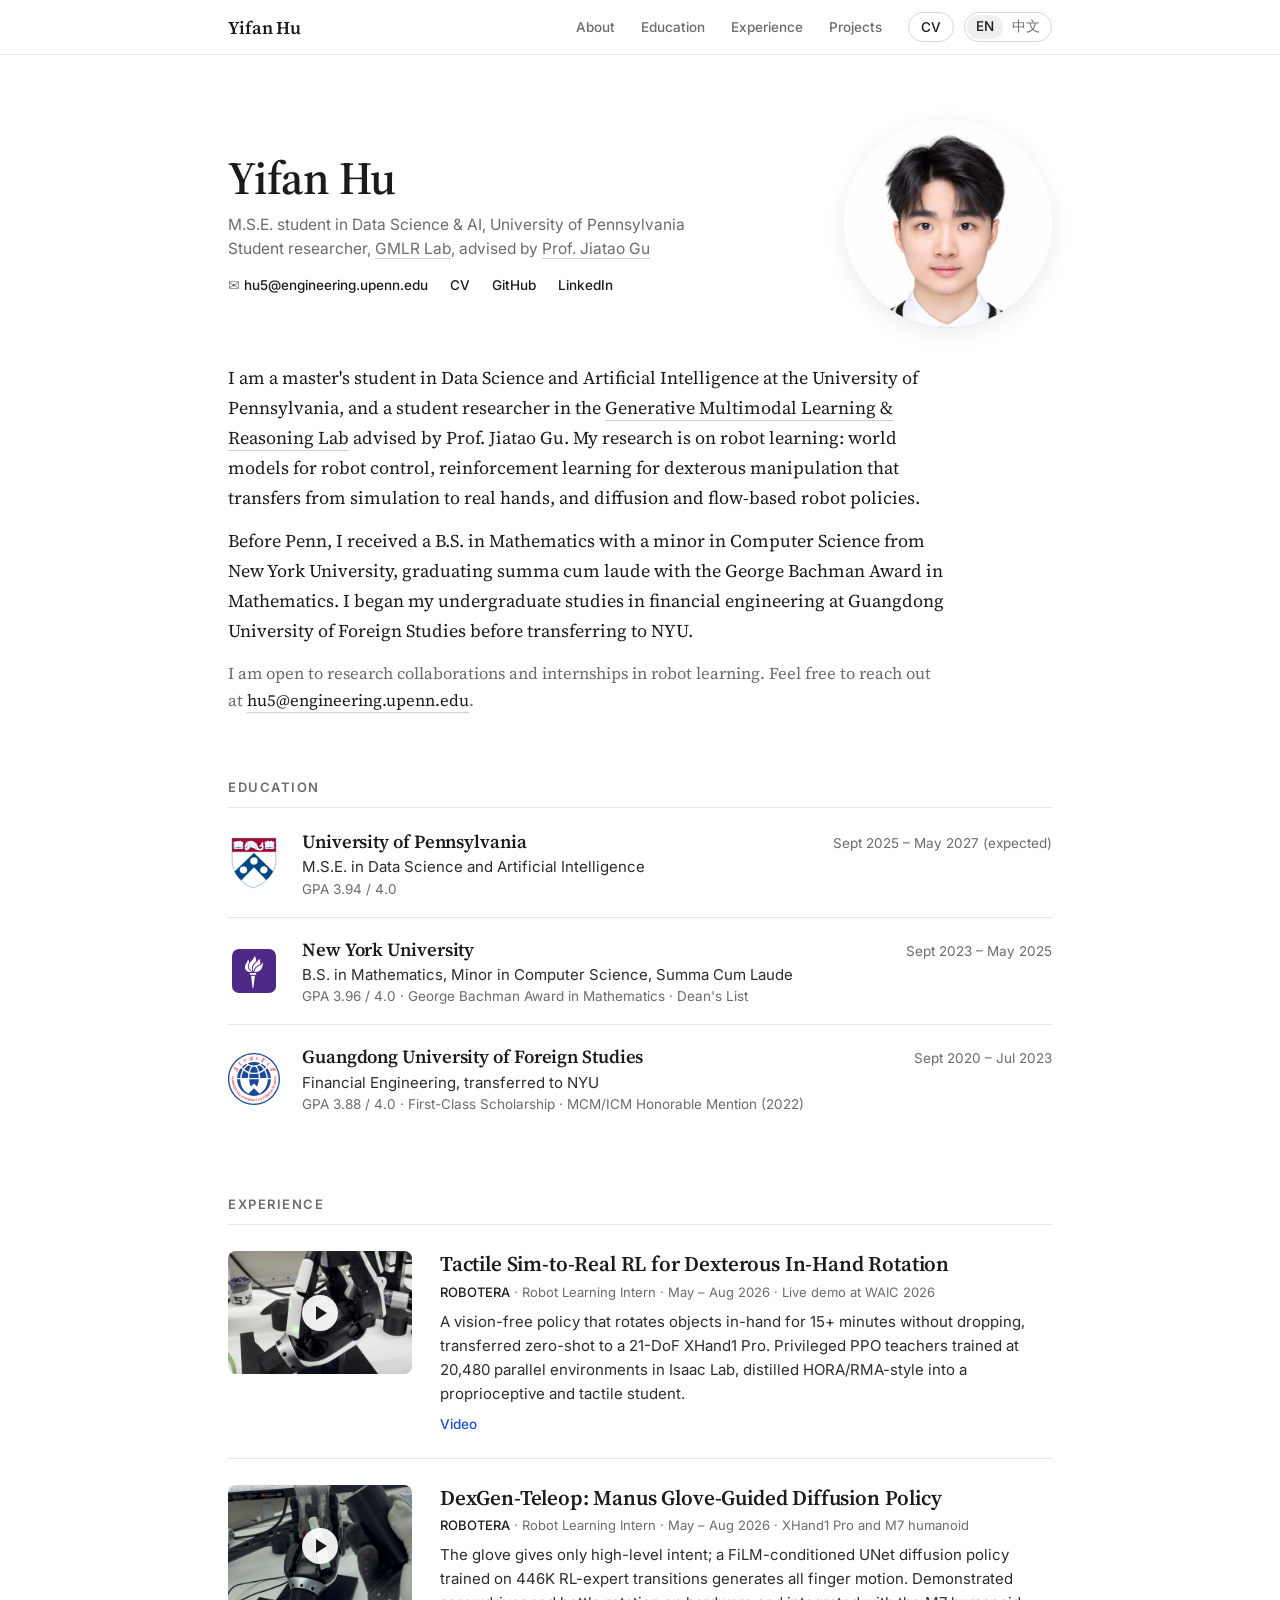
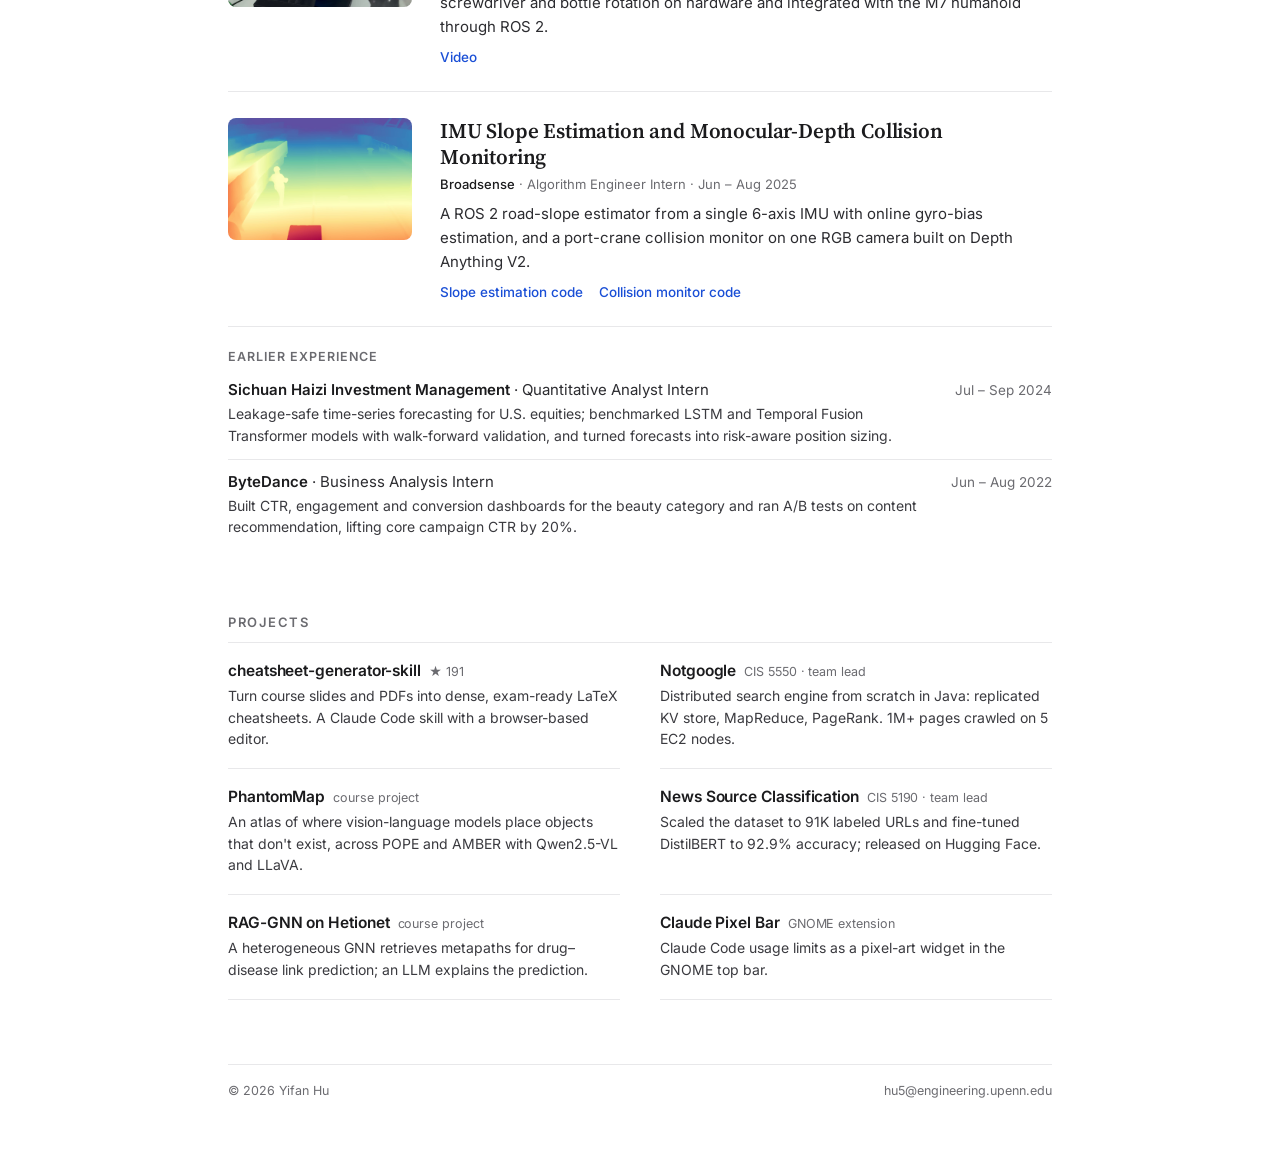
==== index.html @ c8dd154f "Segmented EN | 中文 language switch after the CV button" ====
<!DOCTYPE html>
<html lang="en">
<head>
  <meta charset="utf-8">
  <meta name="viewport" content="width=device-width, initial-scale=1">
  <title>Yifan Hu</title>
  <meta name="description" content="Yifan Hu — M.S.E. student at the University of Pennsylvania and student researcher in the GMLR Lab. Robot learning: world models, sim-to-real RL for dexterous manipulation, diffusion policies.">
  <meta property="og:title" content="Yifan Hu">
  <meta property="og:description" content="Robot learning at Penn: world models, sim-to-real RL for dexterous hands, diffusion policies.">
  <meta property="og:image" content="https://evan715823.github.io/assets/img/photo.jpg">
  <meta property="og:url" content="https://evan715823.github.io/">
  <meta property="og:type" content="profile">
  <link rel="alternate" hreflang="en" href="https://evan715823.github.io/">
  <link rel="alternate" hreflang="zh-CN" href="https://evan715823.github.io/zh.html">
  <link rel="icon" href="favicon.svg" type="image/svg+xml">
  <link rel="preconnect" href="https://fonts.googleapis.com">
  <link rel="preconnect" href="https://fonts.gstatic.com" crossorigin>
  <link href="https://fonts.googleapis.com/css2?family=Inter:wght@400;500;600&family=Source+Serif+4:ital,opsz,wght@0,8..60,400;0,8..60,600;1,8..60,400&display=swap" rel="stylesheet">
  <link rel="stylesheet" href="assets/style.css?v=202609151609">
</head>
<body>

<div class="topbar">
  <div class="in">
    <a class="name" href="#top">Yifan Hu</a>
    <nav>
      <a href="#about">About</a>
      <a href="#education">Education</a>
      <a href="#experience">Experience</a>
      <a href="#projects">Projects</a>
      <a class="cv" href="Yifan_Hu_Resume.pdf" target="_blank" rel="noopener">CV</a>
      <span class="langsw" role="group" aria-label="Language"><a class="on" aria-current="page">EN</a><a href="zh.html" lang="zh-CN" hreflang="zh-CN">中文</a></span>
    </nav>
  </div>
</div>

<main class="wrap" id="top">

  <header>
    <div>
      <h1>Yifan Hu</h1>
      <p class="role">M.S.E. student in Data Science &amp; AI, University of Pennsylvania<br>
        Student researcher, <a href="https://jiataogu.me/team/" target="_blank" rel="noopener">GMLR Lab</a>, advised by <a href="https://jiataogu.me/" target="_blank" rel="noopener">Prof. Jiatao Gu</a></p>
      <p class="links">
        <a href="mailto:hu5@engineering.upenn.edu"><span>✉</span>hu5@engineering.upenn.edu</a>
        <a href="Yifan_Hu_Resume.pdf" target="_blank" rel="noopener">CV</a>
        <a href="https://github.com/Evan715823" target="_blank" rel="noopener">GitHub</a>
        <a href="https://www.linkedin.com/in/yifan-hu-2140a3290/" target="_blank" rel="noopener">LinkedIn</a>
      </p>
    </div>
    <img src="assets/img/photo.jpg" alt="Portrait of Yifan Hu" width="208" height="208">
  </header>

  <section class="bio" id="about">
    <p>I am a master's student in Data Science and Artificial Intelligence at the University of Pennsylvania, and a student researcher in the <a href="https://jiataogu.me/team/" target="_blank" rel="noopener">Generative Multimodal Learning &amp; Reasoning Lab</a> advised by Prof. Jiatao Gu. My research is on robot learning: world models for robot control, reinforcement learning for dexterous manipulation that transfers from simulation to real hands, and diffusion and flow-based robot policies.</p>
    <p>Before Penn, I received a B.S. in Mathematics with a minor in Computer Science from New York University, graduating summa cum laude with the George Bachman Award in Mathematics. I began my undergraduate studies in financial engineering at Guangdong University of Foreign Studies before transferring to NYU.</p>
    <p class="open">I am open to research collaborations and internships in robot learning. Feel free to reach out at <a href="mailto:hu5@engineering.upenn.edu">hu5@engineering.upenn.edu</a>.</p>
  </section>

  <h2 id="education">Education</h2>
  <div class="edu">
    <div class="school">
      <img class="crest" src="assets/img/logo-penn.svg" alt="University of Pennsylvania shield" width="52" height="52">
      <div class="sb">
        <div class="top"><h3>University of Pennsylvania</h3><span class="d">Sept 2025 – May 2027 (expected)</span></div>
        <p class="deg">M.S.E. in Data Science and Artificial Intelligence</p>
        <p class="s">GPA 3.94 / 4.0</p>
      </div>
    </div>
    <div class="school">
      <img class="crest block" src="assets/img/logo-nyu.svg" alt="New York University logo" width="52" height="52">
      <div class="sb">
        <div class="top"><h3>New York University</h3><span class="d">Sept 2023 – May 2025</span></div>
        <p class="deg">B.S. in Mathematics, Minor in Computer Science, Summa Cum Laude</p>
        <p class="s">GPA 3.96 / 4.0 · George Bachman Award in Mathematics · Dean's List</p>
      </div>
    </div>
    <div class="school">
      <img class="crest" src="assets/img/logo-gdufs.svg" alt="Guangdong University of Foreign Studies emblem" width="52" height="52">
      <div class="sb">
        <div class="top"><h3>Guangdong University of Foreign Studies</h3><span class="d">Sept 2020 – Jul 2023</span></div>
        <p class="deg">Financial Engineering, transferred to NYU</p>
        <p class="s">GPA 3.88 / 4.0 · First-Class Scholarship · MCM/ICM Honorable Mention (2022)</p>
      </div>
    </div>
  </div>

  <h2 id="experience">Experience</h2>

  <article class="entry">
    <a class="thumb" href="assets/video/inhand-rotation.mp4" data-video="assets/video/inhand-rotation.mp4" data-poster="assets/img/inhand-rotation-poster.jpg" aria-label="Play video: in-hand rotation on the XHand1 Pro">
      <img src="assets/img/inhand-rotation.jpg" alt="XHand1 Pro rotating a cylinder in-hand" loading="lazy" width="960" height="640"><span class="play"></span>
    </a>
    <div>
      <h3>Tactile Sim-to-Real RL for Dexterous In-Hand Rotation</h3>
      <p class="meta"><b>ROBOTERA</b> · Robot Learning Intern · May – Aug 2026 · Live demo at WAIC 2026</p>
      <p>A vision-free policy that rotates objects in-hand for 15+ minutes without dropping, transferred zero-shot to a 21-DoF XHand1 Pro. Privileged PPO teachers trained at 20,480 parallel environments in Isaac Lab, distilled HORA/RMA-style into a proprioceptive and tactile student.</p>
      <p class="el"><a href="assets/video/inhand-rotation.mp4" data-video="assets/video/inhand-rotation.mp4" data-poster="assets/img/inhand-rotation-poster.jpg">Video</a></p>
    </div>
  </article>

  <article class="entry">
    <a class="thumb" href="assets/video/glove-teleop.mp4" data-video="assets/video/glove-teleop.mp4" data-poster="assets/img/glove-teleop-poster.jpg" aria-label="Play video: glove-guided teleoperation">
      <img src="assets/img/glove-teleop.jpg" alt="Manus glove guiding the XHand1 Pro to rotate a bottle" loading="lazy" width="960" height="640"><span class="play"></span>
    </a>
    <div>
      <h3>DexGen-Teleop: Manus Glove-Guided Diffusion Policy</h3>
      <p class="meta"><b>ROBOTERA</b> · Robot Learning Intern · May – Aug 2026 · XHand1 Pro and M7 humanoid</p>
      <p>The glove gives only high-level intent; a FiLM-conditioned UNet diffusion policy trained on 446K RL-expert transitions generates all finger motion. Demonstrated screwdriver and bottle rotation on hardware and integrated with the M7 humanoid through ROS 2.</p>
      <p class="el"><a href="assets/video/glove-teleop.mp4" data-video="assets/video/glove-teleop.mp4" data-poster="assets/img/glove-teleop-poster.jpg">Video</a></p>
    </div>
  </article>

  <article class="entry">
    <a class="thumb static" href="https://github.com/Evan715823/Depth-Anything-V2-crane" target="_blank" rel="noopener" aria-label="Depth Anything V2 crane repository">
      <img src="assets/img/broadsense.jpg" alt="Monocular depth map of a port crane scene" loading="lazy" width="960" height="640">
    </a>
    <div>
      <h3>IMU Slope Estimation and Monocular-Depth Collision Monitoring</h3>
      <p class="meta"><b>Broadsense</b> · Algorithm Engineer Intern · Jun – Aug 2025</p>
      <p>A ROS 2 road-slope estimator from a single 6-axis IMU with online gyro-bias estimation, and a port-crane collision monitor on one RGB camera built on Depth Anything V2.</p>
      <p class="el">
        <a href="https://github.com/Evan715823/slope_estimate" target="_blank" rel="noopener">Slope estimation code</a>
        <a href="https://github.com/Evan715823/Depth-Anything-V2-crane" target="_blank" rel="noopener">Collision monitor code</a>
      </p>
    </div>
  </article>

  <div class="minor">
    <h4>Earlier experience</h4>
    <div class="mi">
      <div class="top"><p><b>Sichuan Haizi Investment Management</b> · Quantitative Analyst Intern</p><span class="d">Jul – Sep 2024</span></div>
      <p class="desc">Leakage-safe time-series forecasting for U.S. equities; benchmarked LSTM and Temporal Fusion Transformer models with walk-forward validation, and turned forecasts into risk-aware position sizing.</p>
    </div>
    <div class="mi">
      <div class="top"><p><b>ByteDance</b> · Business Analysis Intern</p><span class="d">Jun – Aug 2022</span></div>
      <p class="desc">Built CTR, engagement and conversion dashboards for the beauty category and ran A/B tests on content recommendation, lifting core campaign CTR by 20%.</p>
    </div>
  </div>

  <h2 id="projects">Projects</h2>
  <div class="projects">
    <div class="proj"><h3><a href="https://github.com/Evan715823/cheatsheet-generator-skill" target="_blank" rel="noopener">cheatsheet-generator-skill</a><span>★ 191</span></h3><p>Turn course slides and PDFs into dense, exam-ready LaTeX cheatsheets. A Claude Code skill with a browser-based editor.</p></div>
    <div class="proj"><h3>Notgoogle<span>CIS 5550 · team lead</span></h3><p>Distributed search engine from scratch in Java: replicated KV store, MapReduce, PageRank. 1M+ pages crawled on 5 EC2 nodes.</p></div>
    <div class="proj"><h3><a href="https://github.com/Evan715823/PhantomMap" target="_blank" rel="noopener">PhantomMap</a><span>course project</span></h3><p>An atlas of where vision-language models place objects that don't exist, across POPE and AMBER with Qwen2.5-VL and LLaVA.</p></div>
    <div class="proj"><h3>News Source Classification<span>CIS 5190 · team lead</span></h3><p>Scaled the dataset to 91K labeled URLs and fine-tuned DistilBERT to 92.9% accuracy; released on Hugging Face.</p></div>
    <div class="proj"><h3><a href="https://github.com/Evan715823/rag-gnn-hetionet" target="_blank" rel="noopener">RAG-GNN on Hetionet</a><span>course project</span></h3><p>A heterogeneous GNN retrieves metapaths for drug–disease link prediction; an LLM explains the prediction.</p></div>
    <div class="proj"><h3><a href="https://github.com/Evan715823/Claude-bar-for-linux" target="_blank" rel="noopener">Claude Pixel Bar</a><span>GNOME extension</span></h3><p>Claude Code usage limits as a pixel-art widget in the GNOME top bar.</p></div>
  </div>


  <footer><span>© 2026 Yifan Hu</span><span><a href="mailto:hu5@engineering.upenn.edu">hu5@engineering.upenn.edu</a></span></footer>
</main>

<div class="lightbox" id="lightbox" hidden>
  <div class="lb-backdrop" data-close></div>
  <div class="lb-body">
    <button class="lb-close" type="button" aria-label="Close" data-close>×</button>
    <video id="lb-video" controls playsinline preload="metadata"></video>
  </div>
</div>

<script src="assets/site.js?v=202609151609"></script>
</body>
</html>
---- assets/style.css ----
:root {
  --ink: #1b1b1d;
  --body: #2c2c30;
  --sec: #6b6b70;
  --rule: #e8e8ea;
  --link: #1a4fd6;
  --bg: #fff;
  --serif: 'Source Serif 4', Georgia, 'Times New Roman', serif;
  --sans: 'Inter', -apple-system, 'Helvetica Neue', system-ui, sans-serif;
}

* { box-sizing: border-box; margin: 0; padding: 0; }
html { scroll-behavior: smooth; scroll-padding-top: 70px; }
body { background: var(--bg); color: var(--ink); font-family: var(--sans); -webkit-font-smoothing: antialiased; }
a { color: var(--link); text-decoration: none; }
a:hover { text-decoration: underline; }
img { max-width: 100%; display: block; }

/* top bar */
.topbar { position: sticky; top: 0; z-index: 9; background: rgba(255, 255, 255, .94); backdrop-filter: blur(12px); -webkit-backdrop-filter: blur(12px); border-bottom: 1px solid var(--rule); }
.topbar .in { max-width: 880px; margin: 0 auto; padding: 0 28px; height: 54px; display: flex; align-items: center; justify-content: space-between; }
.topbar .name { font-family: var(--serif); font-weight: 600; font-size: 18px; color: var(--ink); letter-spacing: -.005em; }
.topbar .name:hover { text-decoration: none; }
.topbar nav a { color: var(--sec); font-size: 13.5px; font-weight: 500; margin-left: 26px; }
.topbar nav a:hover { color: var(--ink); text-decoration: none; }
.topbar nav a.cv { color: var(--ink); border: 1px solid #d6d6da; border-radius: 980px; padding: 6px 12px; }
.topbar nav a.cv:hover { border-color: var(--ink); }
.topbar nav { display: flex; align-items: center; }
.langsw { display: inline-flex; margin-left: 10px; border: 1px solid #d6d6da; border-radius: 980px; padding: 2px; font-size: 12.5px; line-height: 1; }
.topbar nav .langsw a { margin: 0; padding: 5px 9px; border-radius: 980px; color: var(--sec); font-weight: 500; }
.topbar nav .langsw a:hover { color: var(--ink); text-decoration: none; }
.topbar nav .langsw a.on { background: #efeff1; color: var(--ink); cursor: default; }

/* Chinese page: Noto Serif SC / Noto Sans SC with system fallbacks */
html[lang="zh-CN"] {
  --serif: 'Source Serif 4', 'Noto Serif SC', 'Songti SC', 'PingFang SC', 'Microsoft YaHei', Georgia, serif;
  --sans: 'Inter', 'Noto Sans SC', 'PingFang SC', 'Microsoft YaHei', system-ui, sans-serif;
}
html[lang="zh-CN"] .bio { font-size: 17px; line-height: 1.85; letter-spacing: .01em; }
html[lang="zh-CN"] .entry p:not(.meta):not(.el), html[lang="zh-CN"] .proj p, html[lang="zh-CN"] .mi .desc { line-height: 1.75; }
html[lang="zh-CN"] h2 { letter-spacing: .2em; }

.wrap { max-width: 880px; margin: 0 auto; padding: 64px 28px 72px; }

/* header */
header { display: grid; grid-template-columns: 1fr 208px; gap: 56px; align-items: center; }
h1 { font-family: var(--serif); font-size: 46px; font-weight: 600; letter-spacing: -.012em; line-height: 1.1; }
.role { font-size: 15.5px; color: var(--sec); margin-top: 10px; line-height: 1.55; }
.role a { color: var(--sec); border-bottom: 1px solid #d0d0d4; }
.role a:hover { color: var(--ink); text-decoration: none; border-color: var(--ink); }
.links { margin-top: 16px; display: flex; flex-wrap: wrap; align-items: baseline; gap: 10px 22px; font-size: 13.5px; font-weight: 500; }
.links a { color: var(--ink); }
.links a span { color: var(--sec); font-weight: 400; margin-right: 5px; }
header img { width: 208px; height: 208px; border-radius: 50%; object-fit: cover; box-shadow: 0 1px 0 rgba(0, 0, 0, .04), 0 6px 24px rgba(0, 0, 0, .08); }

/* bio */
.bio { font-family: var(--serif); font-size: 18px; line-height: 1.66; margin-top: 36px; max-width: 720px; color: var(--ink); }
.bio p + p { margin-top: 14px; }
.bio a { color: var(--ink); border-bottom: 1px solid #cfcfd3; }
.bio a:hover { text-decoration: none; border-color: var(--ink); }
.bio .open { color: var(--sec); font-size: 16.5px; }

/* sections */
h2 { font-size: 13px; font-weight: 600; letter-spacing: .12em; text-transform: uppercase; color: var(--sec); margin-top: 64px; padding-bottom: 12px; border-bottom: 1px solid var(--rule); }

/* experience entries */
.entry { display: grid; grid-template-columns: 184px 1fr; gap: 28px; padding: 26px 0; border-bottom: 1px solid var(--rule); }
.thumb { width: 184px; aspect-ratio: 3 / 2; border-radius: 8px; overflow: hidden; background: #f2f2f4; position: relative; display: block; }
.thumb img { width: 100%; height: 100%; object-fit: cover; transition: transform .35s ease; }
.thumb:hover img { transform: scale(1.03); }
.thumb .play { position: absolute; left: 50%; top: 50%; transform: translate(-50%, -50%); width: 36px; height: 36px; border-radius: 50%; background: rgba(255, 255, 255, .92); box-shadow: 0 2px 10px rgba(0, 0, 0, .25); }
.thumb .play::after { content: ''; position: absolute; left: 14px; top: 11px; border-left: 11px solid var(--ink); border-top: 7px solid transparent; border-bottom: 7px solid transparent; }
.entry h3 { font-family: var(--serif); font-size: 21px; font-weight: 600; letter-spacing: -.008em; line-height: 1.25; }
.meta { font-size: 13px; color: var(--sec); margin-top: 6px; }
.meta b { color: var(--ink); font-weight: 500; }
.entry p:not(.meta):not(.el) { font-size: 15px; line-height: 1.6; margin-top: 10px; color: var(--body); }
.el { margin-top: 10px; font-size: 13.5px; font-weight: 500; display: flex; flex-wrap: wrap; gap: 16px; }

/* earlier experience */
.minor { padding-top: 22px; }
.minor h4 { font-size: 12.5px; font-weight: 600; letter-spacing: .08em; text-transform: uppercase; color: var(--sec); margin-bottom: 4px; }
.mi { padding: 12px 0; }
.mi + .mi { border-top: 1px solid var(--rule); }
.mi .top { display: flex; justify-content: space-between; align-items: baseline; gap: 16px; }
.mi .top p { font-size: 15px; color: var(--body); }
.mi .top b { color: var(--ink); font-weight: 600; }
.mi .d { color: var(--sec); font-size: 13.5px; white-space: nowrap; }
.mi .desc { font-size: 14px; color: #3a3a3f; line-height: 1.55; margin-top: 4px; max-width: 700px; }

/* projects */
.projects { display: grid; grid-template-columns: 1fr 1fr; gap: 0 40px; }
.proj { padding: 18px 0; border-bottom: 1px solid var(--rule); }
.proj h3 { font-size: 15.5px; font-weight: 600; letter-spacing: -.005em; }
.proj h3 a { color: var(--ink); }
.proj h3 span { font-weight: 400; color: var(--sec); font-size: 12.5px; margin-left: 8px; }
.proj p { font-size: 14px; color: #3a3a3f; line-height: 1.55; margin-top: 5px; }

/* education */
.edu { padding-top: 2px; }
.school { display: grid; grid-template-columns: 52px 1fr; gap: 22px; align-items: center; padding: 20px 0; border-bottom: 1px solid var(--rule); }
.school:last-child { border-bottom: 0; }
.crest { width: 52px; height: 52px; object-fit: contain; }
.crest.block { width: 44px; height: 44px; margin: 4px; border-radius: 7px; }
.school .top { display: flex; justify-content: space-between; align-items: baseline; gap: 16px; }
.school h3 { font-family: var(--serif); font-size: 18.5px; font-weight: 600; letter-spacing: -.005em; line-height: 1.25; }
.school .d { color: var(--sec); font-size: 13.5px; white-space: nowrap; }
.school .deg { font-size: 15px; color: var(--body); margin-top: 3px; line-height: 1.45; }
.school .s { font-size: 13.5px; color: var(--sec); margin-top: 3px; }

footer { margin-top: 64px; padding-top: 18px; border-top: 1px solid var(--rule); font-size: 12.5px; color: var(--sec); display: flex; justify-content: space-between; }
footer a { color: var(--sec); }

/* lightbox */
.lightbox { position: fixed; inset: 0; z-index: 50; display: flex; align-items: center; justify-content: center; }
.lightbox[hidden] { display: none; }
.lb-backdrop { position: absolute; inset: 0; background: rgba(0, 0, 0, .78); }
.lb-body { position: relative; width: min(92vw, 1120px); max-height: 90vh; }
.lb-body video { width: 100%; max-height: 90vh; border-radius: 10px; background: #000; display: block; }
.lb-close { position: absolute; right: -6px; top: -44px; width: 36px; height: 36px; border: 0; border-radius: 50%; background: rgba(255, 255, 255, .15); color: #fff; font-size: 22px; line-height: 36px; cursor: pointer; }
.lb-close:hover { background: rgba(255, 255, 255, .3); }
body.lb-open { overflow: hidden; }

/* mobile */
@media (max-width: 640px) {
  .topbar .in { padding: 0 18px; }
  .topbar nav a { margin-left: 14px; font-size: 13px; }
  .topbar nav > a:not(.cv):nth-child(-n+2) { display: none; }
  .langsw { margin-left: 8px; }
  .wrap { padding: 40px 18px 56px; }
  header { grid-template-columns: 1fr; gap: 22px; }
  header img { order: -1; width: 128px; height: 128px; }
  h1 { font-size: 36px; }
  .bio { font-size: 17px; }
  .entry { grid-template-columns: 1fr; gap: 14px; }
  .thumb { width: 100%; }
  .projects { grid-template-columns: 1fr; }
  .school { grid-template-columns: 40px 1fr; gap: 16px; align-items: start; }
  .crest { width: 40px; height: 40px; }
  .crest.block { width: 34px; height: 34px; margin: 3px; border-radius: 6px; }
  .school .top, .mi .top { flex-direction: column; gap: 2px; }
  .lb-close { right: 0; top: -42px; }
}

/* very narrow phones: keep only the language toggle and CV in the top bar */
@media (max-width: 440px) {
  .topbar nav > a:not(.cv) { display: none; }
}
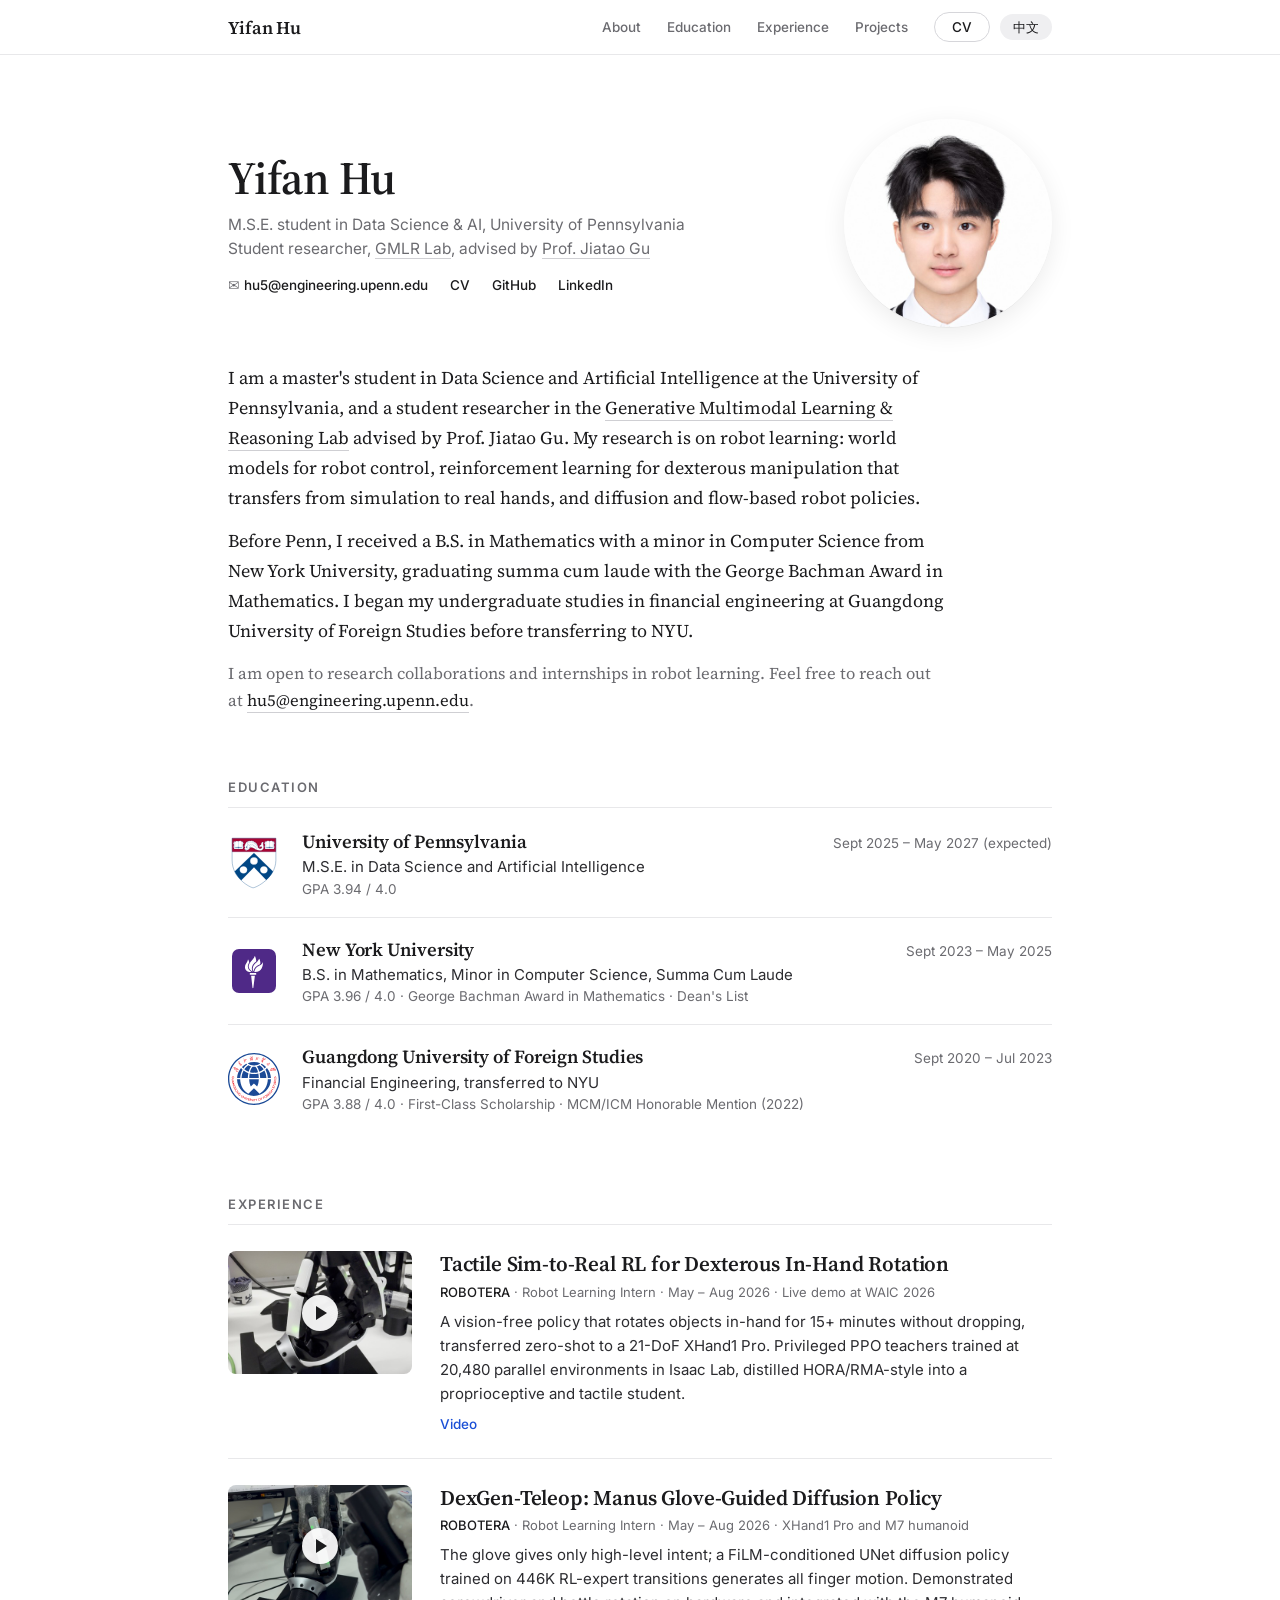
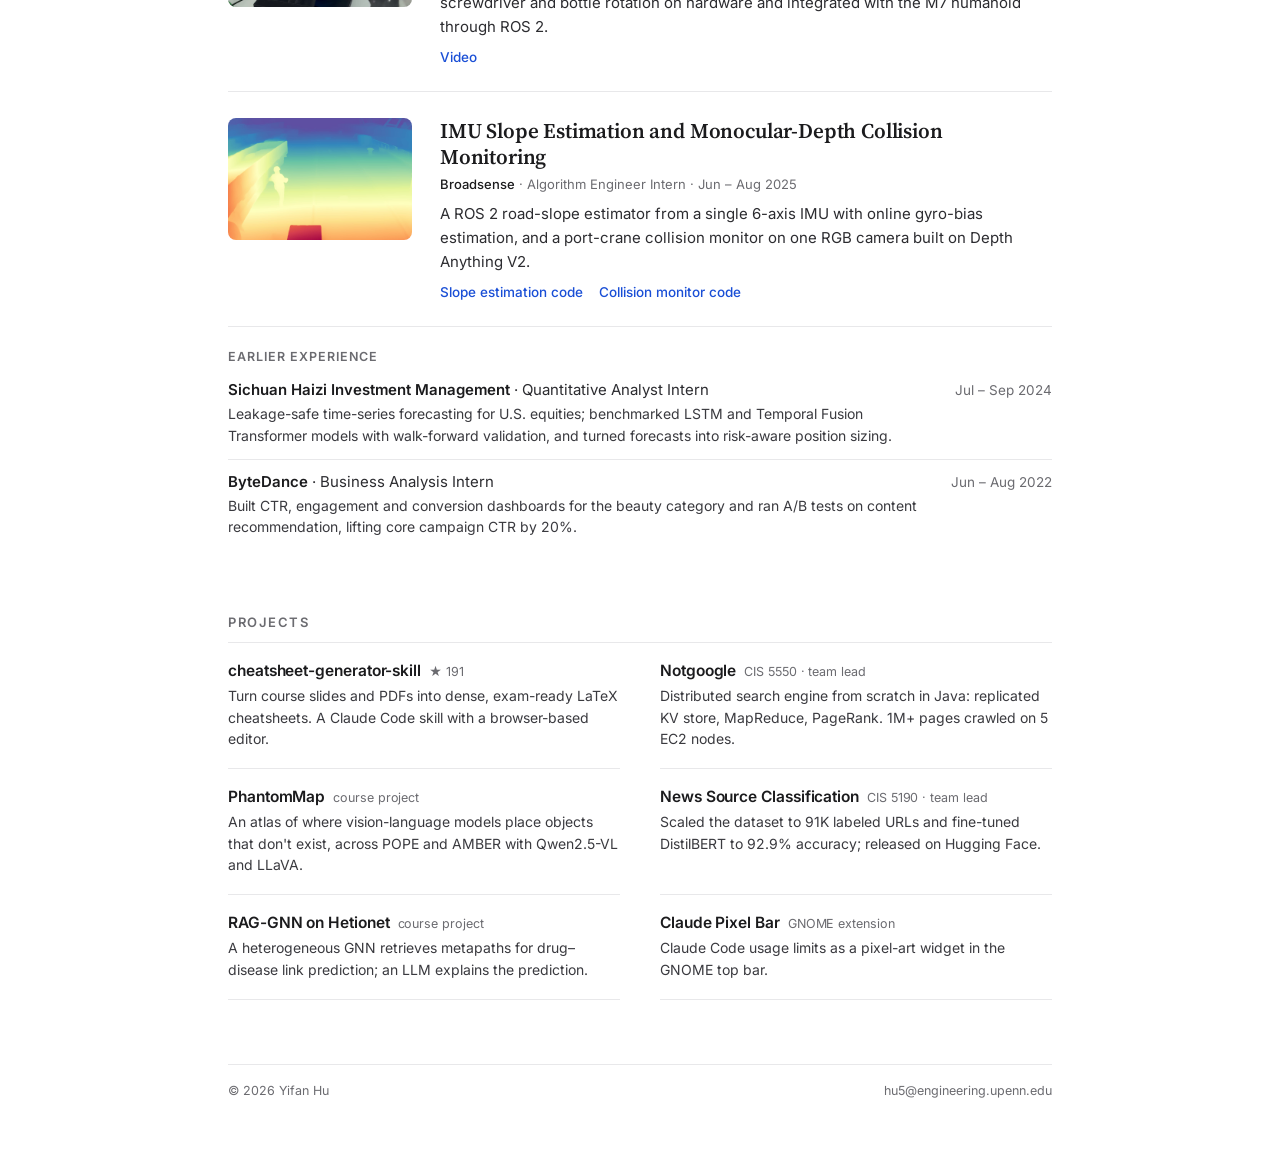
==== commit 3c45aca4: "Single fixed-position language toggle; fixed-width CV button" ====
--- a/index.html
+++ b/index.html
@@ -16,7 +16,7 @@
   <link rel="preconnect" href="https://fonts.googleapis.com">
   <link rel="preconnect" href="https://fonts.gstatic.com" crossorigin>
   <link href="https://fonts.googleapis.com/css2?family=Inter:wght@400;500;600&family=Source+Serif+4:ital,opsz,wght@0,8..60,400;0,8..60,600;1,8..60,400&display=swap" rel="stylesheet">
-  <link rel="stylesheet" href="assets/style.css?v=202609151609">
+  <link rel="stylesheet" href="assets/style.css?v=202609151613">
 </head>
 <body>
 
@@ -29,7 +29,7 @@
       <a href="#experience">Experience</a>
       <a href="#projects">Projects</a>
       <a class="cv" href="Yifan_Hu_Resume.pdf" target="_blank" rel="noopener">CV</a>
-      <span class="langsw" role="group" aria-label="Language"><a class="on" aria-current="page">EN</a><a href="zh.html" lang="zh-CN" hreflang="zh-CN">中文</a></span>
+      <a class="langbtn" href="zh.html" lang="zh-CN" hreflang="zh-CN" title="切换到中文" aria-label="切换到中文">中文</a>
     </nav>
   </div>
 </div>
@@ -160,6 +160,6 @@
   </div>
 </div>
 
-<script src="assets/site.js?v=202609151609"></script>
+<script src="assets/site.js?v=202609151613"></script>
 </body>
 </html>
--- a/assets/style.css
+++ b/assets/style.css
@@ -23,13 +23,12 @@
 .topbar .name:hover { text-decoration: none; }
 .topbar nav a { color: var(--sec); font-size: 13.5px; font-weight: 500; margin-left: 26px; }
 .topbar nav a:hover { color: var(--ink); text-decoration: none; }
-.topbar nav a.cv { color: var(--ink); border: 1px solid #d6d6da; border-radius: 980px; padding: 6px 12px; }
+.topbar nav a.cv { color: var(--ink); border: 1px solid #d6d6da; border-radius: 980px; width: 56px; text-align: center; padding: 6px 0; }
 .topbar nav a.cv:hover { border-color: var(--ink); }
 .topbar nav { display: flex; align-items: center; }
-.langsw { display: inline-flex; margin-left: 10px; border: 1px solid #d6d6da; border-radius: 980px; padding: 2px; font-size: 12.5px; line-height: 1; }
-.topbar nav .langsw a { margin: 0; padding: 5px 9px; border-radius: 980px; color: var(--sec); font-weight: 500; }
-.topbar nav .langsw a:hover { color: var(--ink); text-decoration: none; }
-.topbar nav .langsw a.on { background: #efeff1; color: var(--ink); cursor: default; }
+/* language toggle: same size and position on both pages */
+.topbar nav a.langbtn { margin-left: 10px; width: 52px; text-align: center; padding: 6px 0; border-radius: 980px; background: #efeff1; color: var(--ink); font-size: 13px; font-weight: 500; line-height: 1.15; }
+.topbar nav a.langbtn:hover { background: #e4e4e7; text-decoration: none; }
 
 /* Chinese page: Noto Serif SC / Noto Sans SC with system fallbacks */
 html[lang="zh-CN"] {
@@ -124,8 +123,8 @@
 @media (max-width: 640px) {
   .topbar .in { padding: 0 18px; }
   .topbar nav a { margin-left: 14px; font-size: 13px; }
-  .topbar nav > a:not(.cv):nth-child(-n+2) { display: none; }
-  .langsw { margin-left: 8px; }
+  .topbar nav > a:not(.cv):not(.langbtn):nth-child(-n+2) { display: none; }
+  .topbar nav a.langbtn { margin-left: 8px; }
   .wrap { padding: 40px 18px 56px; }
   header { grid-template-columns: 1fr; gap: 22px; }
   header img { order: -1; width: 128px; height: 128px; }
@@ -143,5 +142,5 @@
 
 /* very narrow phones: keep only the language toggle and CV in the top bar */
 @media (max-width: 440px) {
-  .topbar nav > a:not(.cv) { display: none; }
+  .topbar nav > a:not(.cv):not(.langbtn) { display: none; }
 }
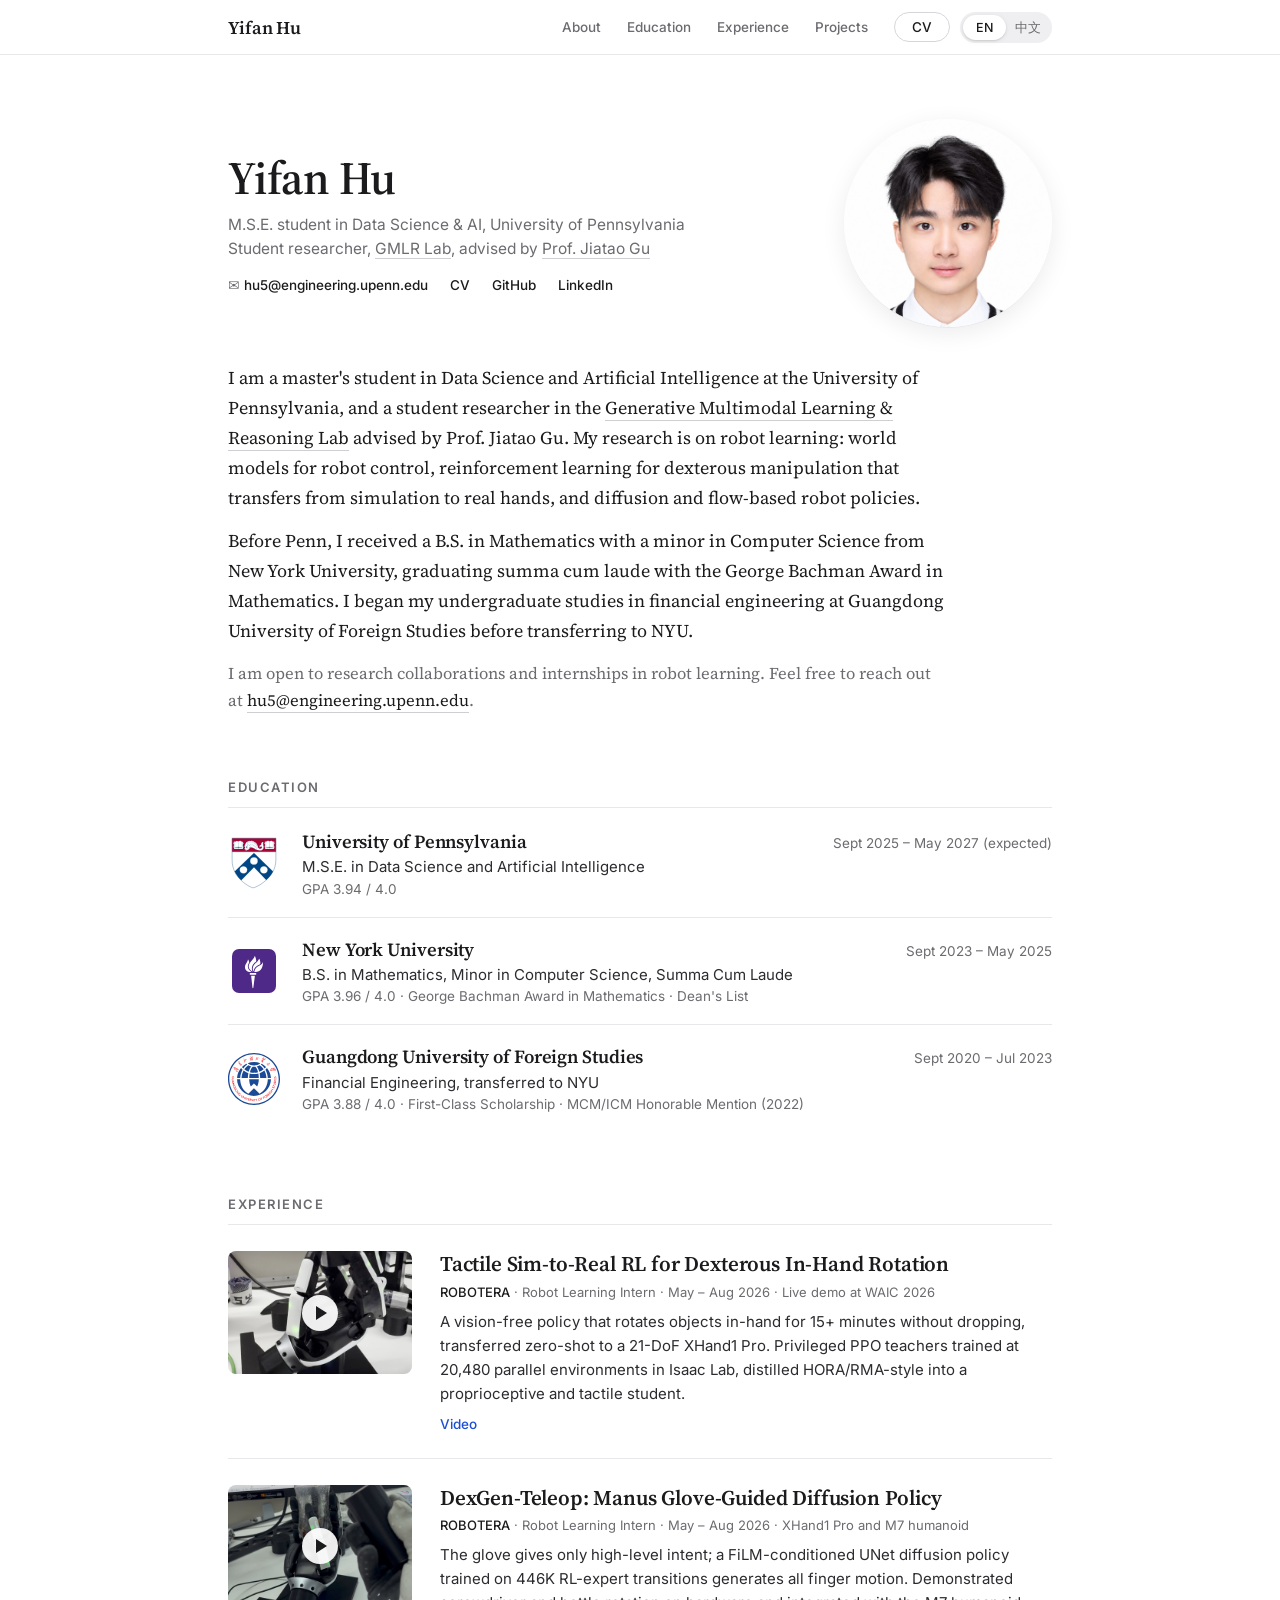
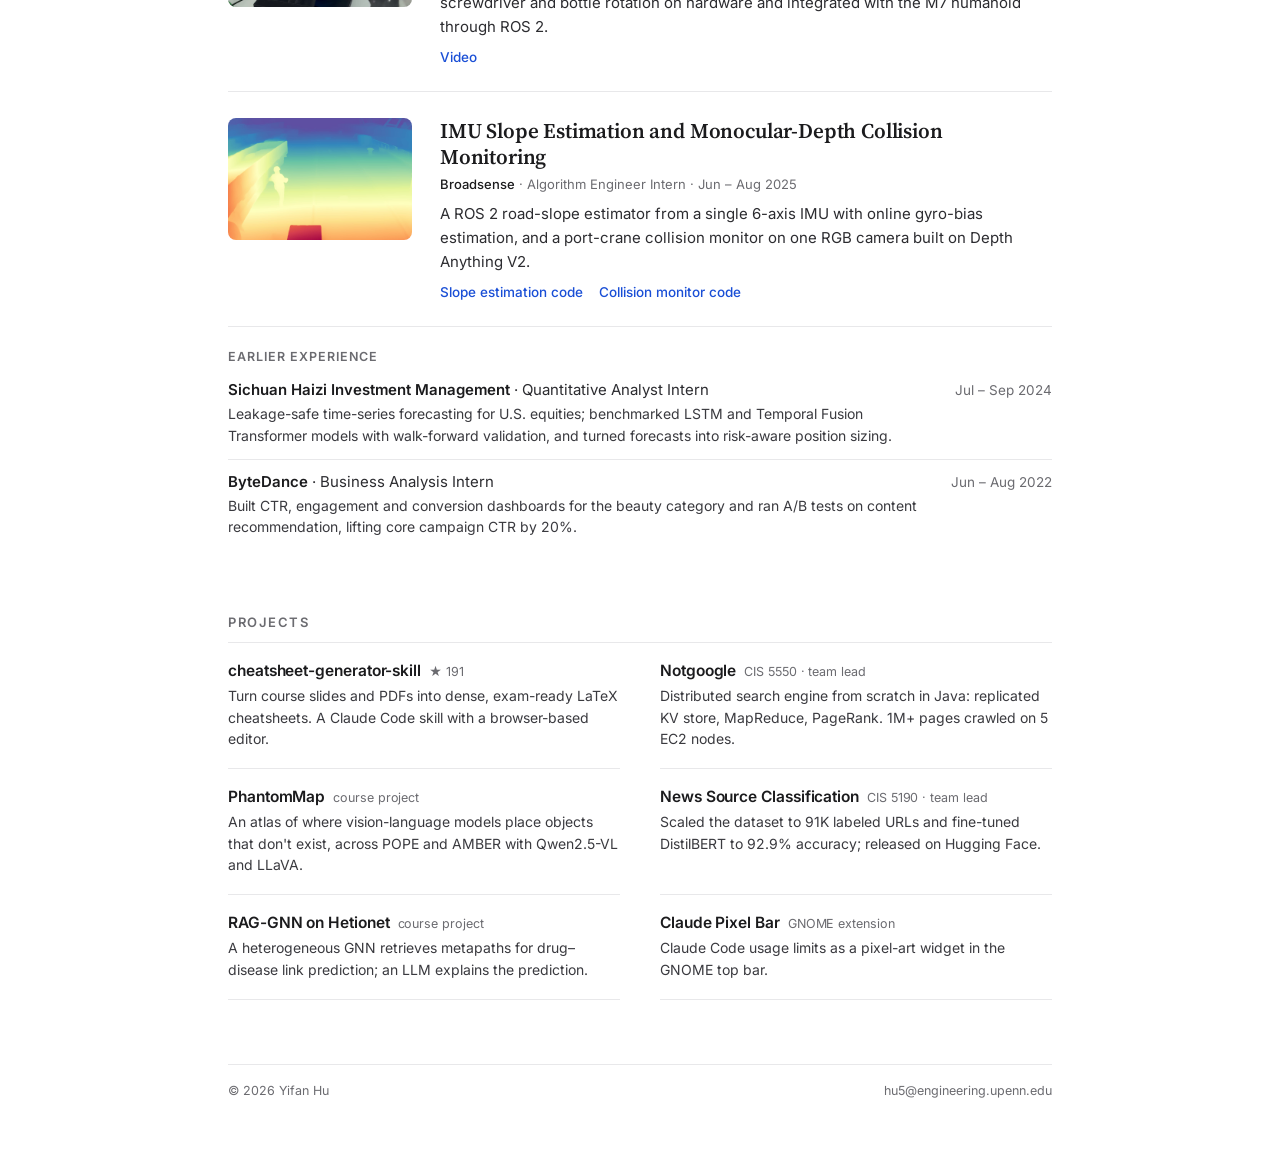
==== commit 442988ab: "Sliding EN/中文 switch right of the CV button, animated across page changes" ====
--- a/index.html
+++ b/index.html
@@ -12,11 +12,12 @@
   <meta property="og:type" content="profile">
   <link rel="alternate" hreflang="en" href="https://evan715823.github.io/">
   <link rel="alternate" hreflang="zh-CN" href="https://evan715823.github.io/zh.html">
+  <script>try{if(sessionStorage.getItem('langSlide')){document.documentElement.classList.add('lang-arriving');sessionStorage.removeItem('langSlide')}}catch(e){}</script>
   <link rel="icon" href="favicon.svg" type="image/svg+xml">
   <link rel="preconnect" href="https://fonts.googleapis.com">
   <link rel="preconnect" href="https://fonts.gstatic.com" crossorigin>
   <link href="https://fonts.googleapis.com/css2?family=Inter:wght@400;500;600&family=Source+Serif+4:ital,opsz,wght@0,8..60,400;0,8..60,600;1,8..60,400&display=swap" rel="stylesheet">
-  <link rel="stylesheet" href="assets/style.css?v=202609151613">
+  <link rel="stylesheet" href="assets/style.css?v=202609151617">
 </head>
 <body>
 
@@ -29,7 +30,7 @@
       <a href="#experience">Experience</a>
       <a href="#projects">Projects</a>
       <a class="cv" href="Yifan_Hu_Resume.pdf" target="_blank" rel="noopener">CV</a>
-      <a class="langbtn" href="zh.html" lang="zh-CN" hreflang="zh-CN" title="切换到中文" aria-label="切换到中文">中文</a>
+      <a class="langsw is-en" href="zh.html" hreflang="zh-CN" data-langsw aria-label="Language: English. 切换到中文"><span class="thumb"></span><span class="opt" lang="en">EN</span><span class="opt" lang="zh-CN">中文</span></a>
     </nav>
   </div>
 </div>
@@ -160,6 +161,6 @@
   </div>
 </div>
 
-<script src="assets/site.js?v=202609151613"></script>
+<script src="assets/site.js?v=202609151617"></script>
 </body>
 </html>
--- a/assets/style.css
+++ b/assets/style.css
@@ -26,9 +26,22 @@
 .topbar nav a.cv { color: var(--ink); border: 1px solid #d6d6da; border-radius: 980px; width: 56px; text-align: center; padding: 6px 0; }
 .topbar nav a.cv:hover { border-color: var(--ink); }
 .topbar nav { display: flex; align-items: center; }
-/* language toggle: same size and position on both pages */
-.topbar nav a.langbtn { margin-left: 10px; width: 52px; text-align: center; padding: 6px 0; border-radius: 980px; background: #efeff1; color: var(--ink); font-size: 13px; font-weight: 500; line-height: 1.15; }
-.topbar nav a.langbtn:hover { background: #e4e4e7; text-decoration: none; }
+/* language switch: sliding thumb, identical size and position on both pages */
+.topbar nav a.langsw { position: relative; display: inline-flex; align-items: center; margin-left: 10px; width: 92px; height: 31px; padding: 3px; border-radius: 980px; background: #efeff1; color: var(--sec); }
+.topbar nav a.langsw:hover { text-decoration: none; background: #e7e7ea; }
+.langsw .thumb { position: absolute; top: 3px; left: 3px; width: 43px; height: 25px; border-radius: 980px; background: #fff; box-shadow: 0 1px 2px rgba(0, 0, 0, .12), 0 1px 6px rgba(0, 0, 0, .06); transition: transform .32s cubic-bezier(.3, .7, .2, 1); }
+.langsw .opt { position: relative; z-index: 1; flex: 1; text-align: center; font-size: 12.5px; font-weight: 500; line-height: 25px; transition: color .32s; }
+.langsw.is-zh .thumb { transform: translateX(43px); }
+.langsw.is-en .opt[lang="en"], .langsw.is-zh .opt[lang="zh-CN"] { color: var(--ink); }
+/* arriving from the other language: start the thumb on the old side, site.js releases it so it slides in */
+.lang-arriving .langsw .thumb, .lang-arriving .langsw .opt { transition: none; }
+.lang-arriving .langsw.is-zh .thumb { transform: none; }
+.lang-arriving .langsw.is-en .thumb { transform: translateX(43px); }
+.lang-arriving .langsw.is-zh .opt[lang="zh-CN"] { color: var(--sec); }
+.lang-arriving .langsw.is-zh .opt[lang="en"] { color: var(--ink); }
+.lang-arriving .langsw.is-en .opt[lang="en"] { color: var(--sec); }
+.lang-arriving .langsw.is-en .opt[lang="zh-CN"] { color: var(--ink); }
+@media (prefers-reduced-motion: reduce) { .langsw .thumb, .langsw .opt { transition: none; } }
 
 /* Chinese page: Noto Serif SC / Noto Sans SC with system fallbacks */
 html[lang="zh-CN"] {
@@ -123,8 +136,8 @@
 @media (max-width: 640px) {
   .topbar .in { padding: 0 18px; }
   .topbar nav a { margin-left: 14px; font-size: 13px; }
-  .topbar nav > a:not(.cv):not(.langbtn):nth-child(-n+2) { display: none; }
-  .topbar nav a.langbtn { margin-left: 8px; }
+  .topbar nav > a:not(.cv):not(.langsw):nth-child(-n+2) { display: none; }
+  .topbar nav a.langsw { margin-left: 8px; }
   .wrap { padding: 40px 18px 56px; }
   header { grid-template-columns: 1fr; gap: 22px; }
   header img { order: -1; width: 128px; height: 128px; }
@@ -142,5 +155,5 @@
 
 /* very narrow phones: keep only the language toggle and CV in the top bar */
 @media (max-width: 440px) {
-  .topbar nav > a:not(.cv):not(.langbtn) { display: none; }
+  .topbar nav > a:not(.cv):not(.langsw) { display: none; }
 }
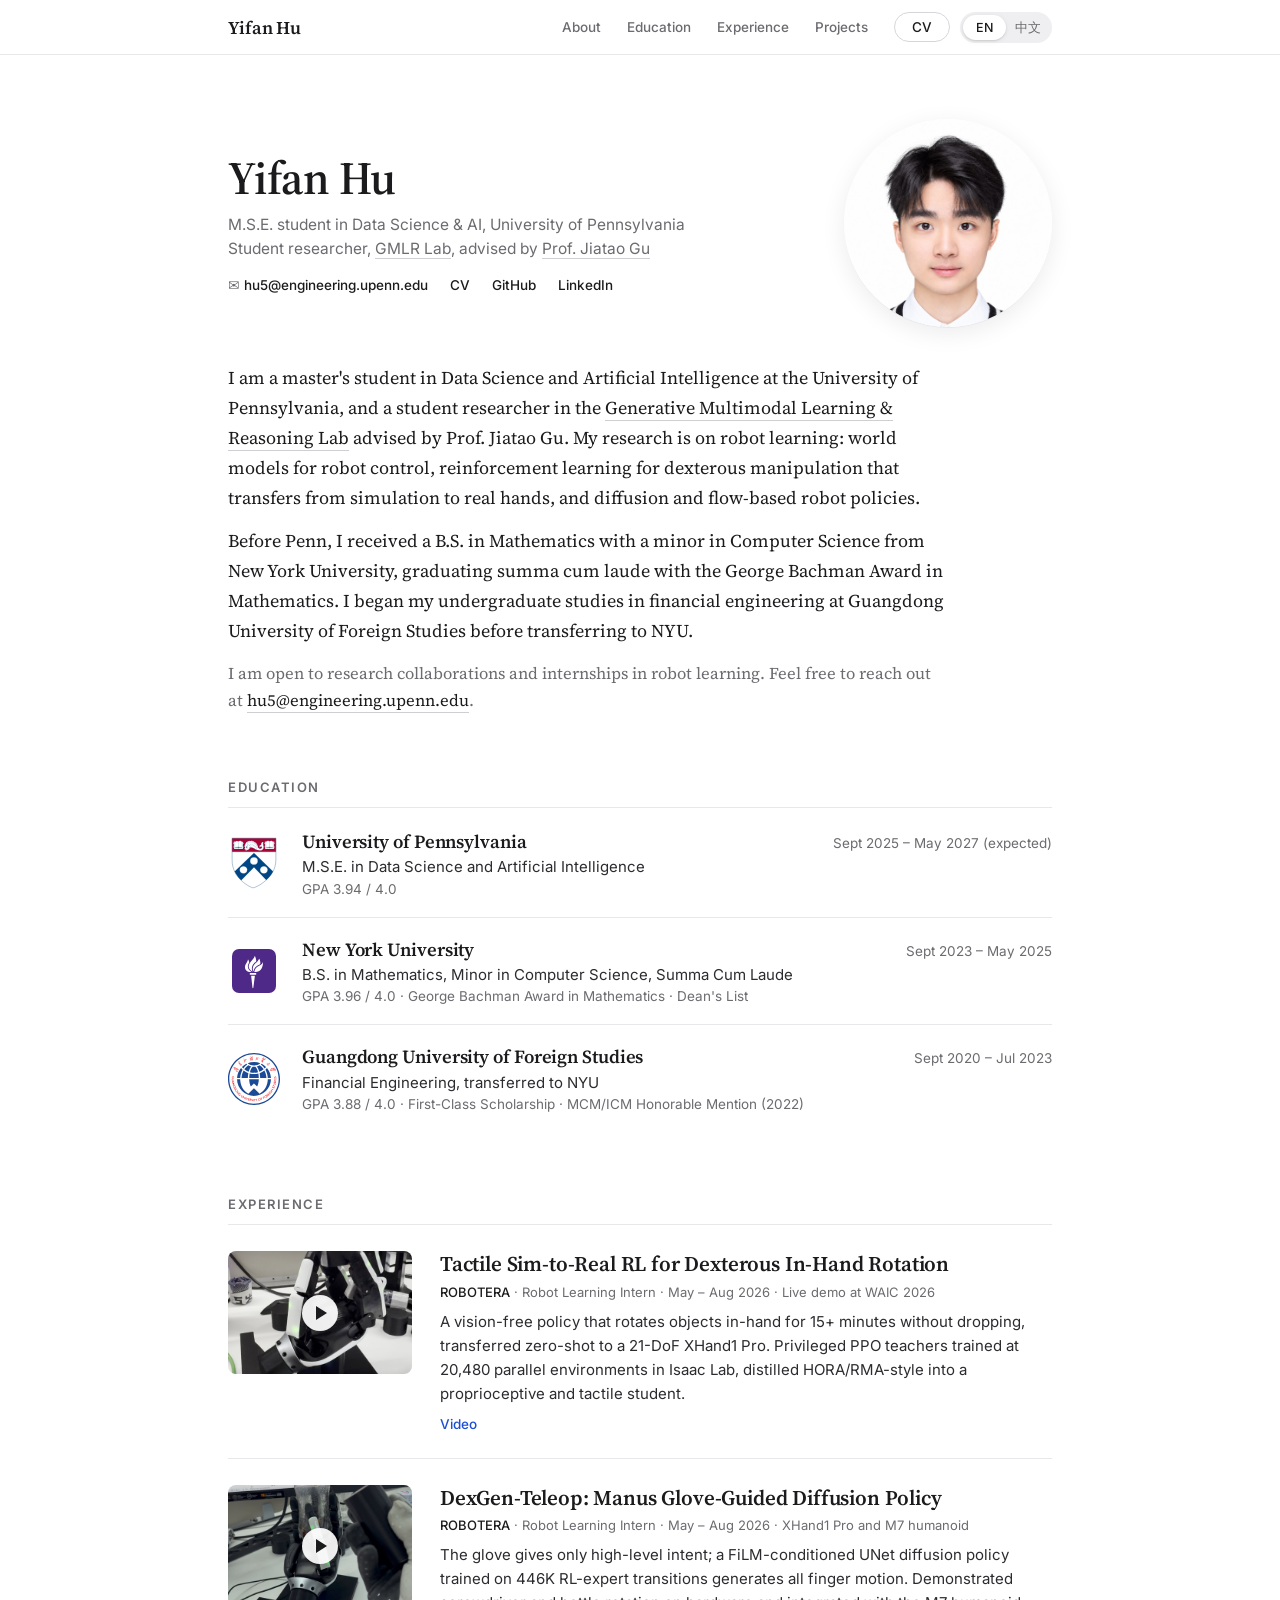
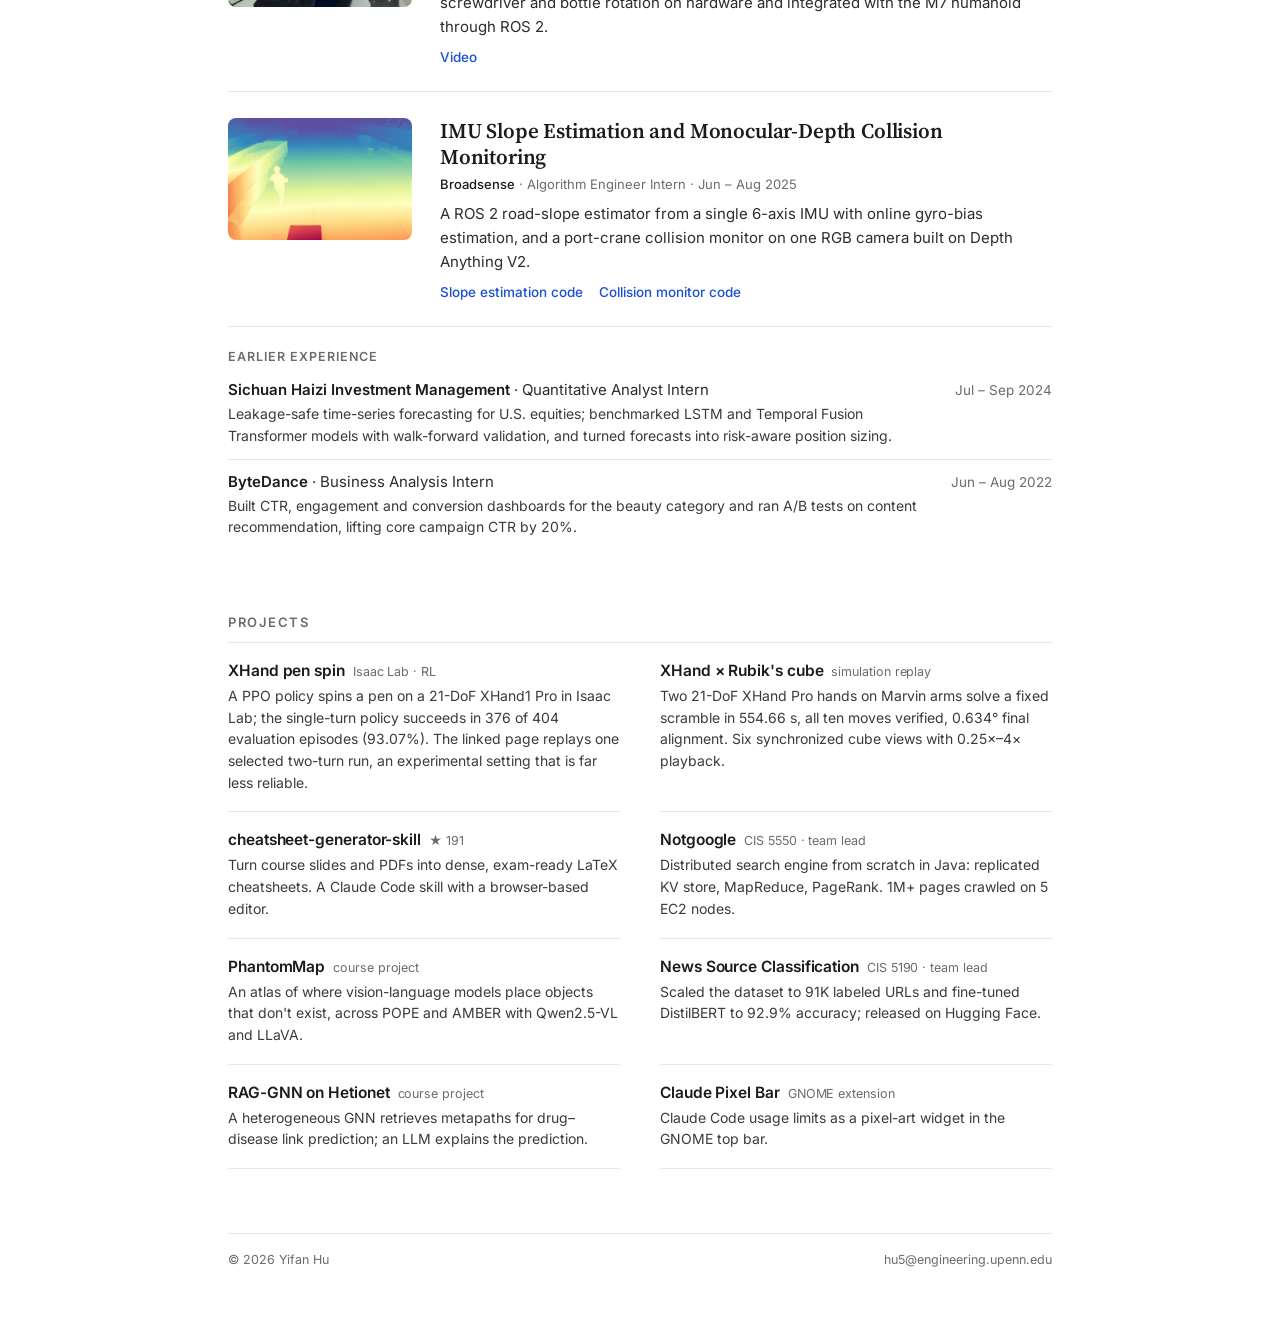
==== commit 3f1bbe22: "Add XHand pen-spin and Rubik's cube simulation demos to Projects" ====
--- a/index.html
+++ b/index.html
@@ -141,6 +141,8 @@
 
   <h2 id="projects">Projects</h2>
   <div class="projects">
+    <div class="proj"><h3><a href="https://evan715823.github.io/xhand-pen-spin-demo/" target="_blank" rel="noopener">XHand pen spin</a><span>Isaac Lab · RL</span></h3><p>A PPO policy spins a pen on a 21-DoF XHand1 Pro in Isaac Lab; the single-turn policy succeeds in 376 of 404 evaluation episodes (93.07%). The linked page replays one selected two-turn run, an experimental setting that is far less reliable.</p></div>
+    <div class="proj"><h3><a href="https://evan715823.github.io/xhand-pro-cube-demo/" target="_blank" rel="noopener">XHand × Rubik's cube</a><span>simulation replay</span></h3><p>Two 21-DoF XHand Pro hands on Marvin arms solve a fixed scramble in 554.66 s, all ten moves verified, 0.634° final alignment. Six synchronized cube views with 0.25×–4× playback.</p></div>
     <div class="proj"><h3><a href="https://github.com/Evan715823/cheatsheet-generator-skill" target="_blank" rel="noopener">cheatsheet-generator-skill</a><span>★ 191</span></h3><p>Turn course slides and PDFs into dense, exam-ready LaTeX cheatsheets. A Claude Code skill with a browser-based editor.</p></div>
     <div class="proj"><h3>Notgoogle<span>CIS 5550 · team lead</span></h3><p>Distributed search engine from scratch in Java: replicated KV store, MapReduce, PageRank. 1M+ pages crawled on 5 EC2 nodes.</p></div>
     <div class="proj"><h3><a href="https://github.com/Evan715823/PhantomMap" target="_blank" rel="noopener">PhantomMap</a><span>course project</span></h3><p>An atlas of where vision-language models place objects that don't exist, across POPE and AMBER with Qwen2.5-VL and LLaVA.</p></div>
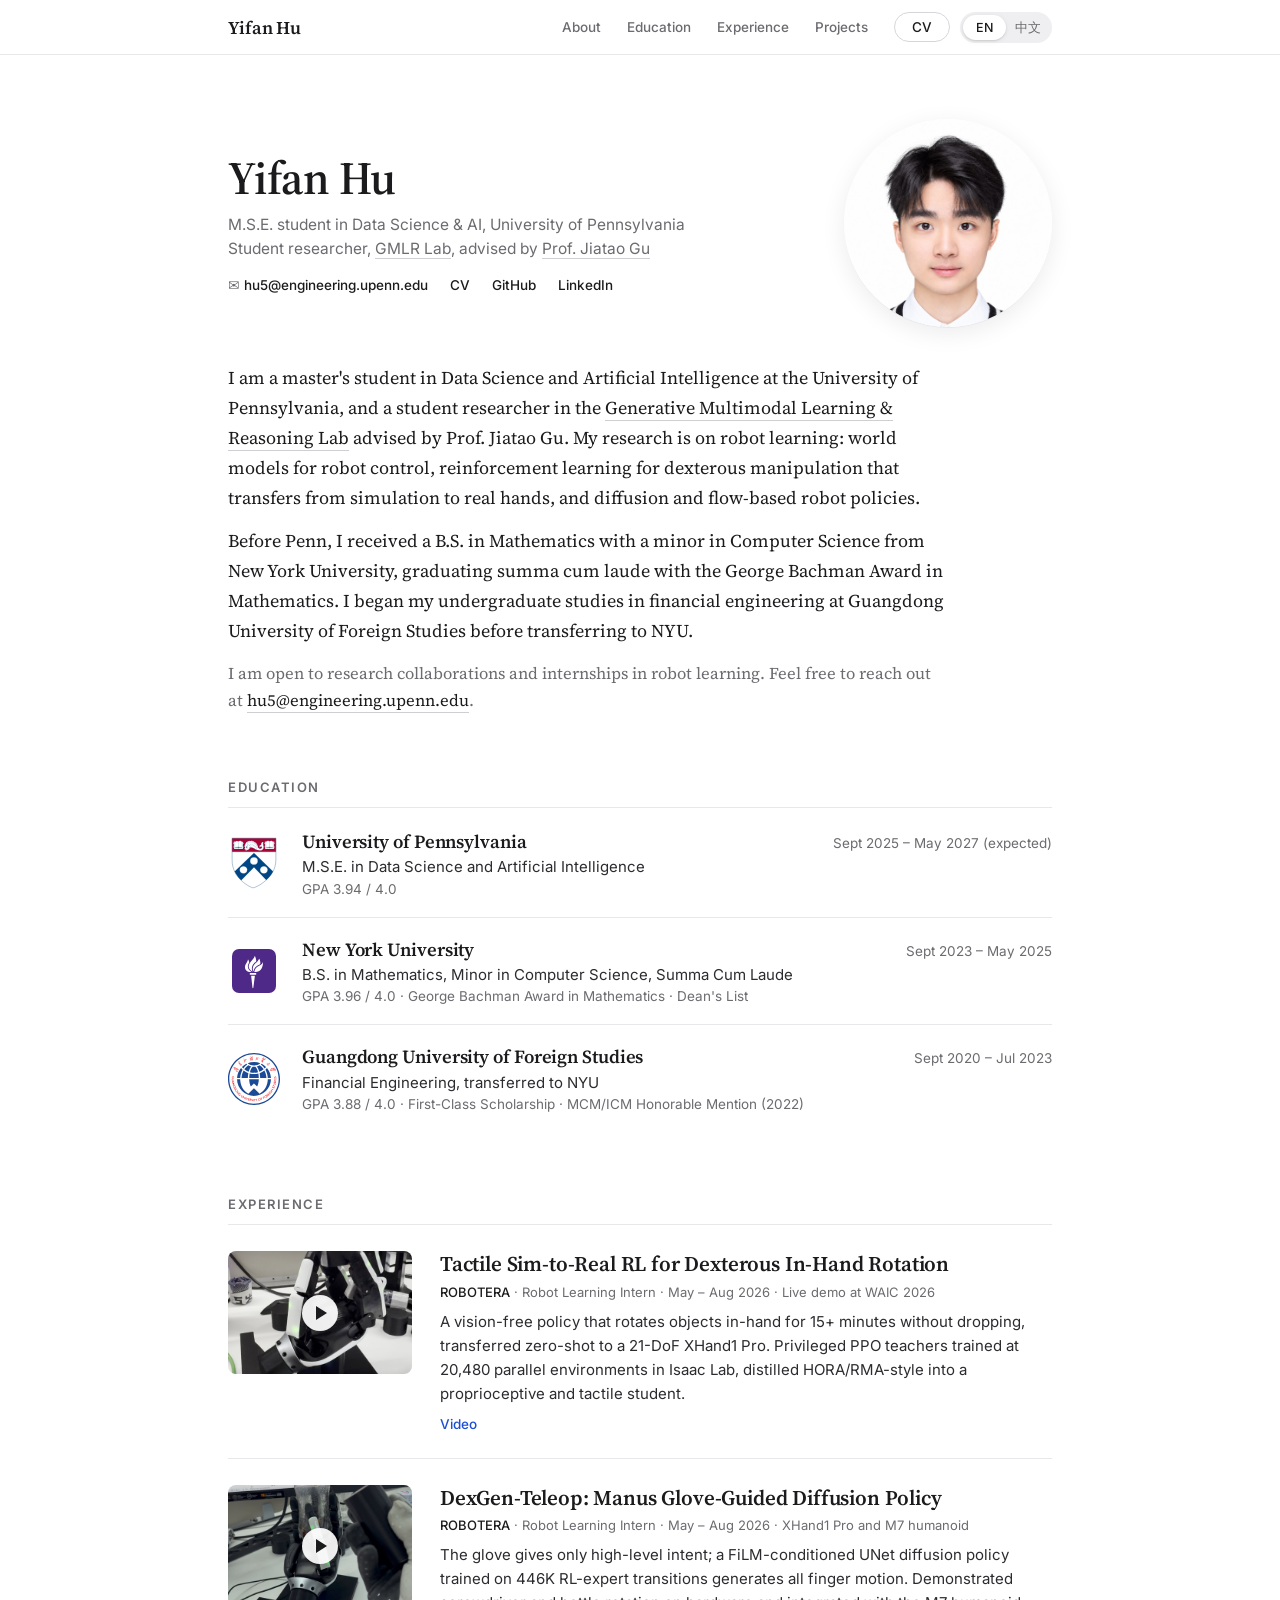
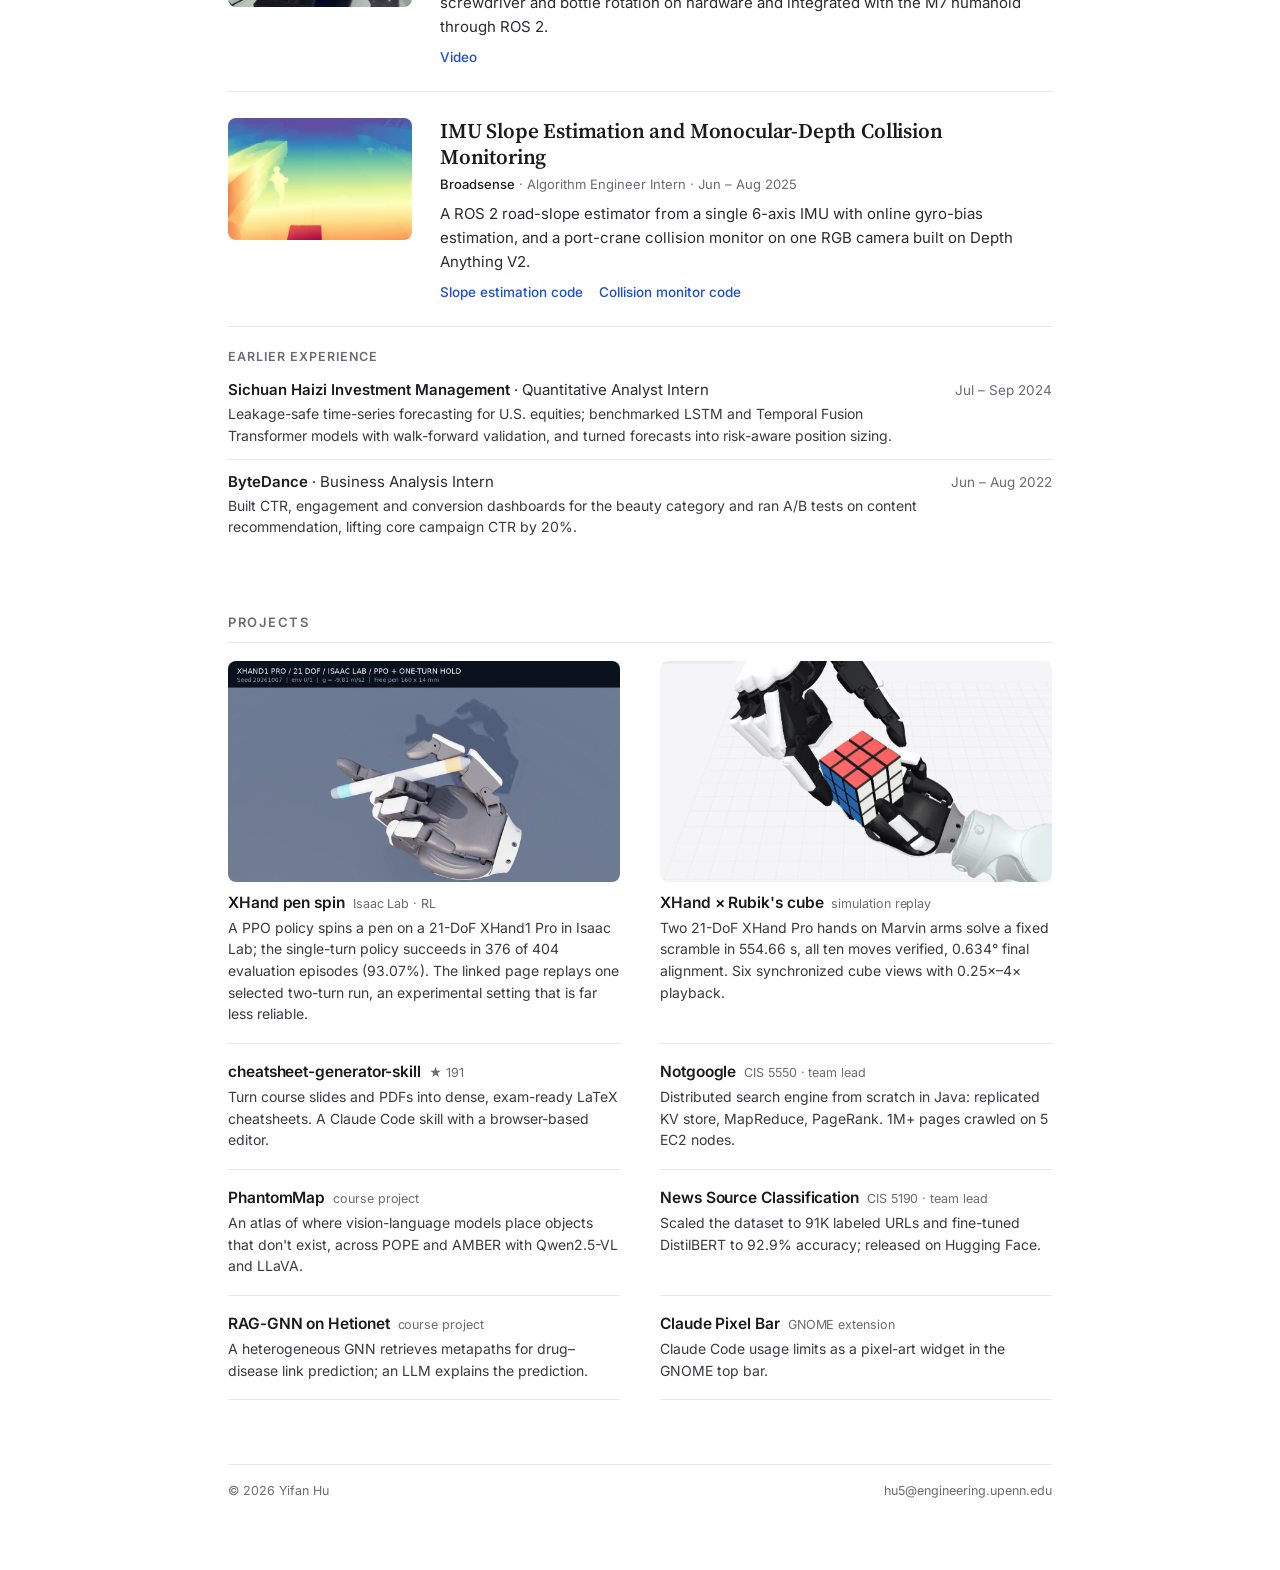
==== commit abfe795d: "Add thumbnails to the XHand demo project cards" ====
--- a/index.html
+++ b/index.html
@@ -17,7 +17,7 @@
   <link rel="preconnect" href="https://fonts.googleapis.com">
   <link rel="preconnect" href="https://fonts.gstatic.com" crossorigin>
   <link href="https://fonts.googleapis.com/css2?family=Inter:wght@400;500;600&family=Source+Serif+4:ital,opsz,wght@0,8..60,400;0,8..60,600;1,8..60,400&display=swap" rel="stylesheet">
-  <link rel="stylesheet" href="assets/style.css?v=202609151617">
+  <link rel="stylesheet" href="assets/style.css?v=202609191500">
 </head>
 <body>
 
@@ -141,8 +141,8 @@
 
   <h2 id="projects">Projects</h2>
   <div class="projects">
-    <div class="proj"><h3><a href="https://evan715823.github.io/xhand-pen-spin-demo/" target="_blank" rel="noopener">XHand pen spin</a><span>Isaac Lab · RL</span></h3><p>A PPO policy spins a pen on a 21-DoF XHand1 Pro in Isaac Lab; the single-turn policy succeeds in 376 of 404 evaluation episodes (93.07%). The linked page replays one selected two-turn run, an experimental setting that is far less reliable.</p></div>
-    <div class="proj"><h3><a href="https://evan715823.github.io/xhand-pro-cube-demo/" target="_blank" rel="noopener">XHand × Rubik's cube</a><span>simulation replay</span></h3><p>Two 21-DoF XHand Pro hands on Marvin arms solve a fixed scramble in 554.66 s, all ten moves verified, 0.634° final alignment. Six synchronized cube views with 0.25×–4× playback.</p></div>
+    <div class="proj"><a class="shot" href="https://evan715823.github.io/xhand-pen-spin-demo/" target="_blank" rel="noopener"><img src="assets/img/xhand-pen-spin.jpg" alt="A 21-DoF XHand1 Pro holding a pen mid-spin in Isaac Lab" loading="lazy" width="1280" height="720"></a><h3><a href="https://evan715823.github.io/xhand-pen-spin-demo/" target="_blank" rel="noopener">XHand pen spin</a><span>Isaac Lab · RL</span></h3><p>A PPO policy spins a pen on a 21-DoF XHand1 Pro in Isaac Lab; the single-turn policy succeeds in 376 of 404 evaluation episodes (93.07%). The linked page replays one selected two-turn run, an experimental setting that is far less reliable.</p></div>
+    <div class="proj"><a class="shot" href="https://evan715823.github.io/xhand-pro-cube-demo/" target="_blank" rel="noopener"><img src="assets/img/xhand-cube.jpg" alt="Two XHand Pro hands turning a Rubik's cube in simulation" loading="lazy" width="1280" height="720"></a><h3><a href="https://evan715823.github.io/xhand-pro-cube-demo/" target="_blank" rel="noopener">XHand × Rubik's cube</a><span>simulation replay</span></h3><p>Two 21-DoF XHand Pro hands on Marvin arms solve a fixed scramble in 554.66 s, all ten moves verified, 0.634° final alignment. Six synchronized cube views with 0.25×–4× playback.</p></div>
     <div class="proj"><h3><a href="https://github.com/Evan715823/cheatsheet-generator-skill" target="_blank" rel="noopener">cheatsheet-generator-skill</a><span>★ 191</span></h3><p>Turn course slides and PDFs into dense, exam-ready LaTeX cheatsheets. A Claude Code skill with a browser-based editor.</p></div>
     <div class="proj"><h3>Notgoogle<span>CIS 5550 · team lead</span></h3><p>Distributed search engine from scratch in Java: replicated KV store, MapReduce, PageRank. 1M+ pages crawled on 5 EC2 nodes.</p></div>
     <div class="proj"><h3><a href="https://github.com/Evan715823/PhantomMap" target="_blank" rel="noopener">PhantomMap</a><span>course project</span></h3><p>An atlas of where vision-language models place objects that don't exist, across POPE and AMBER with Qwen2.5-VL and LLaVA.</p></div>
@@ -163,6 +163,6 @@
   </div>
 </div>
 
-<script src="assets/site.js?v=202609151617"></script>
+<script src="assets/site.js?v=202609191500"></script>
 </body>
 </html>
--- a/assets/style.css
+++ b/assets/style.css
@@ -106,6 +106,9 @@
 .proj h3 a { color: var(--ink); }
 .proj h3 span { font-weight: 400; color: var(--sec); font-size: 12.5px; margin-left: 8px; }
 .proj p { font-size: 14px; color: #3a3a3f; line-height: 1.55; margin-top: 5px; }
+.proj .shot { display: block; margin-bottom: 11px; border-radius: 8px; overflow: hidden; background: #f2f2f4; aspect-ratio: 16 / 9; }
+.proj .shot img { width: 100%; height: 100%; object-fit: cover; transition: transform .35s ease; }
+.proj .shot:hover img { transform: scale(1.03); }
 
 /* education */
 .edu { padding-top: 2px; }
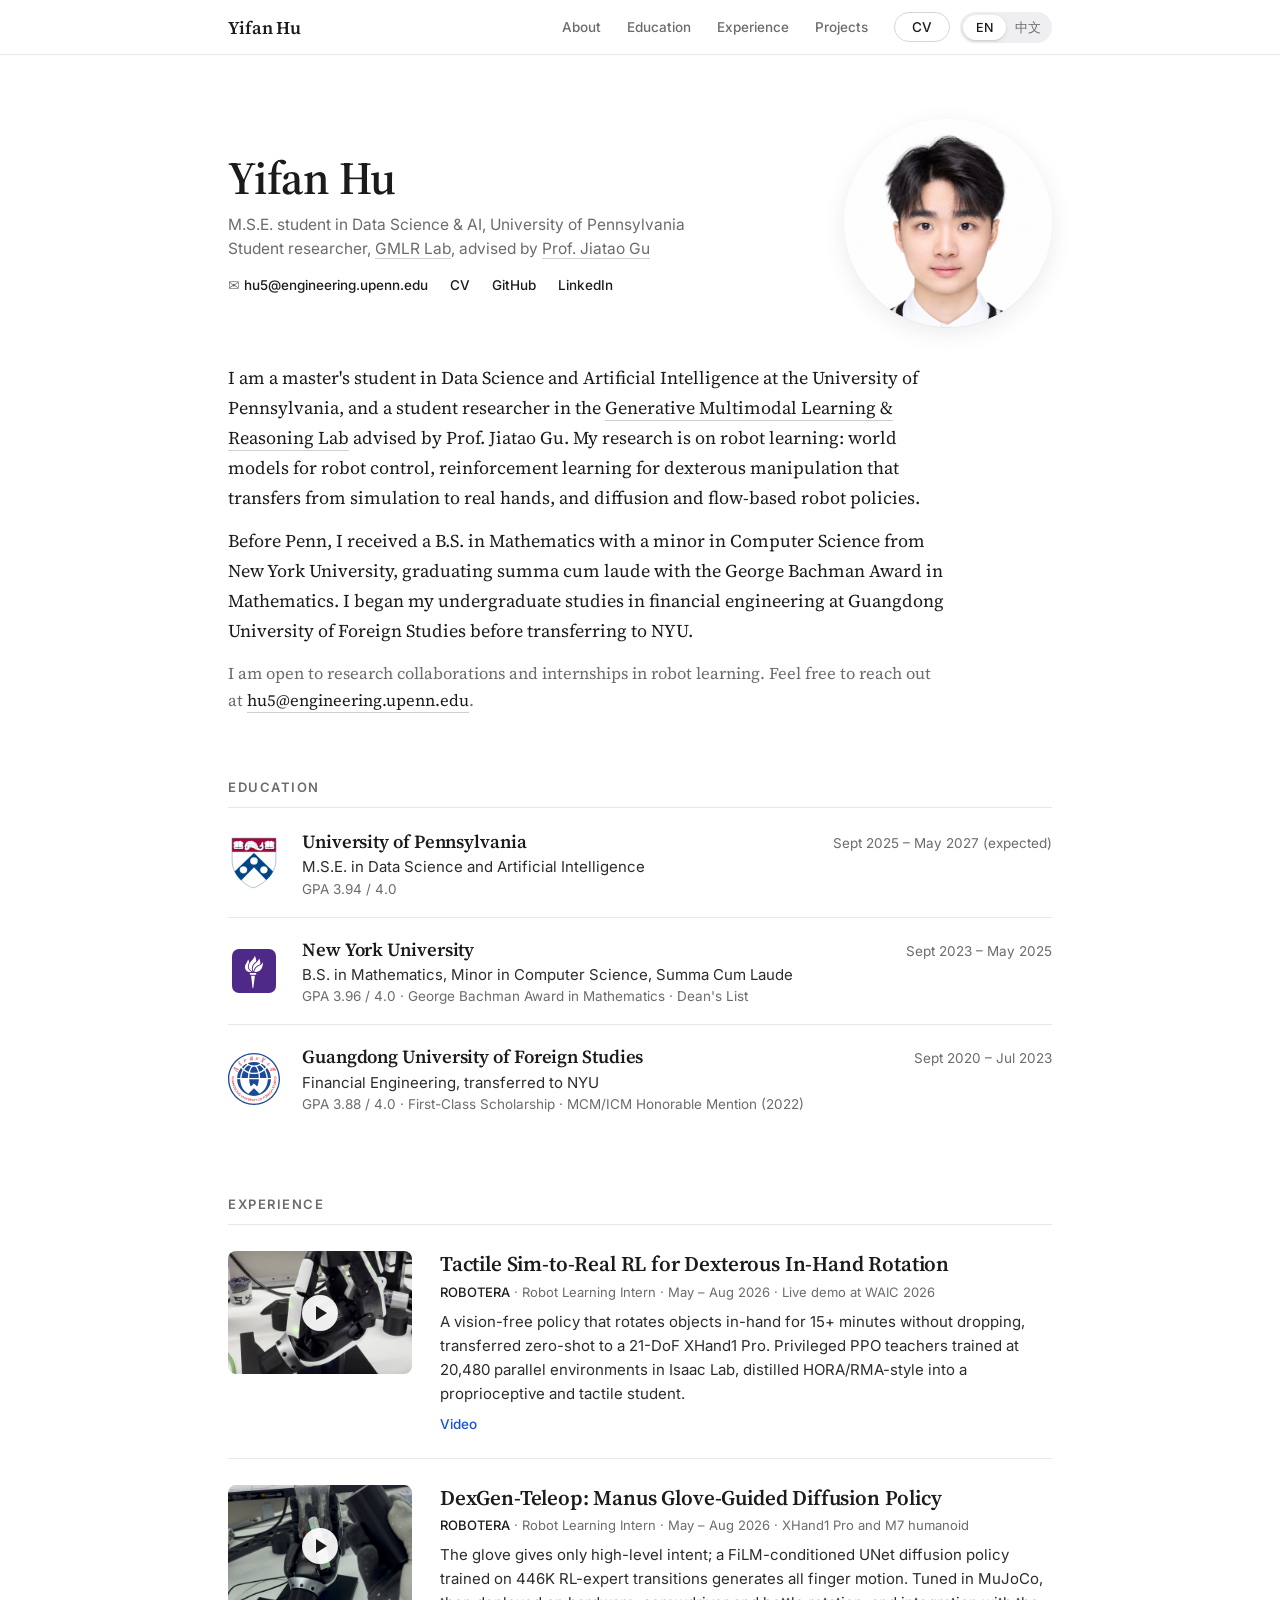
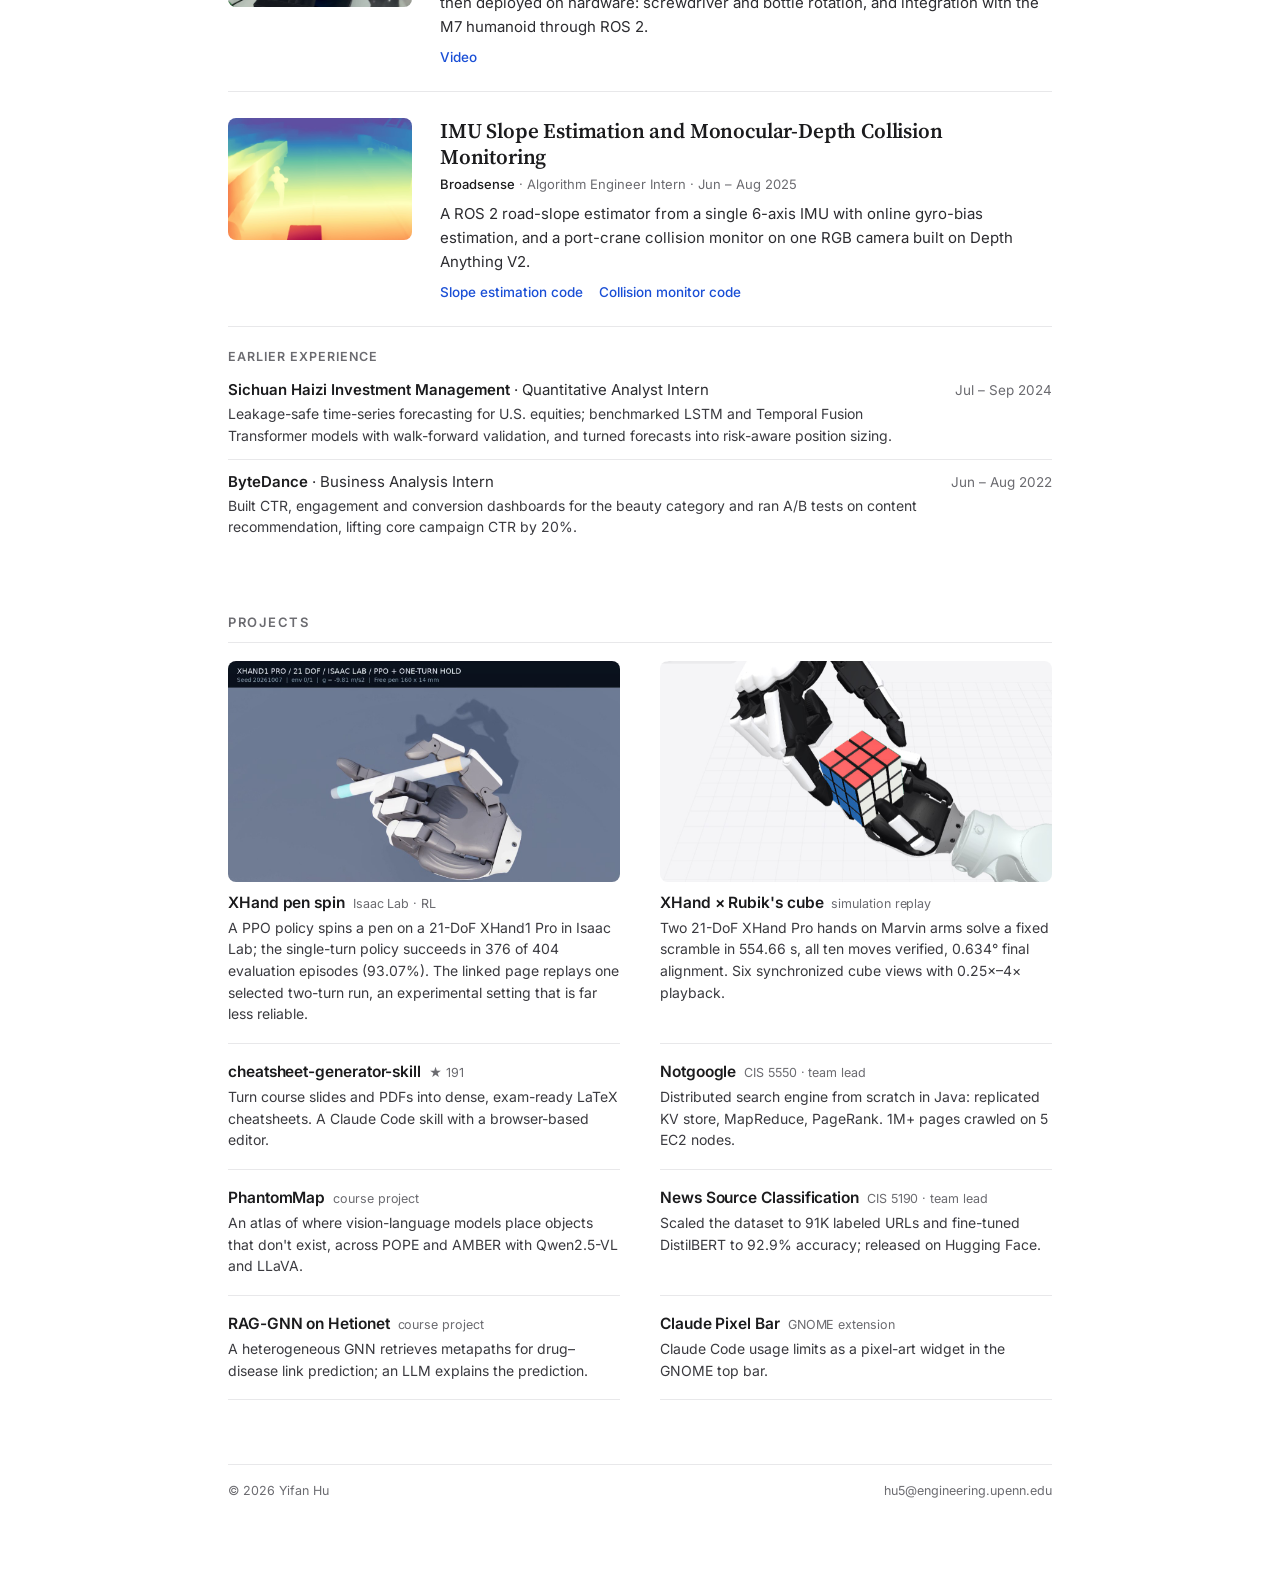
==== commit d908f1af: "Note MuJoCo tuning before hardware deployment in the DexGen-Teleop entry" ====
--- a/index.html
+++ b/index.html
@@ -107,7 +107,7 @@
     <div>
       <h3>DexGen-Teleop: Manus Glove-Guided Diffusion Policy</h3>
       <p class="meta"><b>ROBOTERA</b> · Robot Learning Intern · May – Aug 2026 · XHand1 Pro and M7 humanoid</p>
-      <p>The glove gives only high-level intent; a FiLM-conditioned UNet diffusion policy trained on 446K RL-expert transitions generates all finger motion. Demonstrated screwdriver and bottle rotation on hardware and integrated with the M7 humanoid through ROS 2.</p>
+      <p>The glove gives only high-level intent; a FiLM-conditioned UNet diffusion policy trained on 446K RL-expert transitions generates all finger motion. Tuned in MuJoCo, then deployed on hardware: screwdriver and bottle rotation, and integration with the M7 humanoid through ROS 2.</p>
       <p class="el"><a href="assets/video/glove-teleop.mp4" data-video="assets/video/glove-teleop.mp4" data-poster="assets/img/glove-teleop-poster.jpg">Video</a></p>
     </div>
   </article>
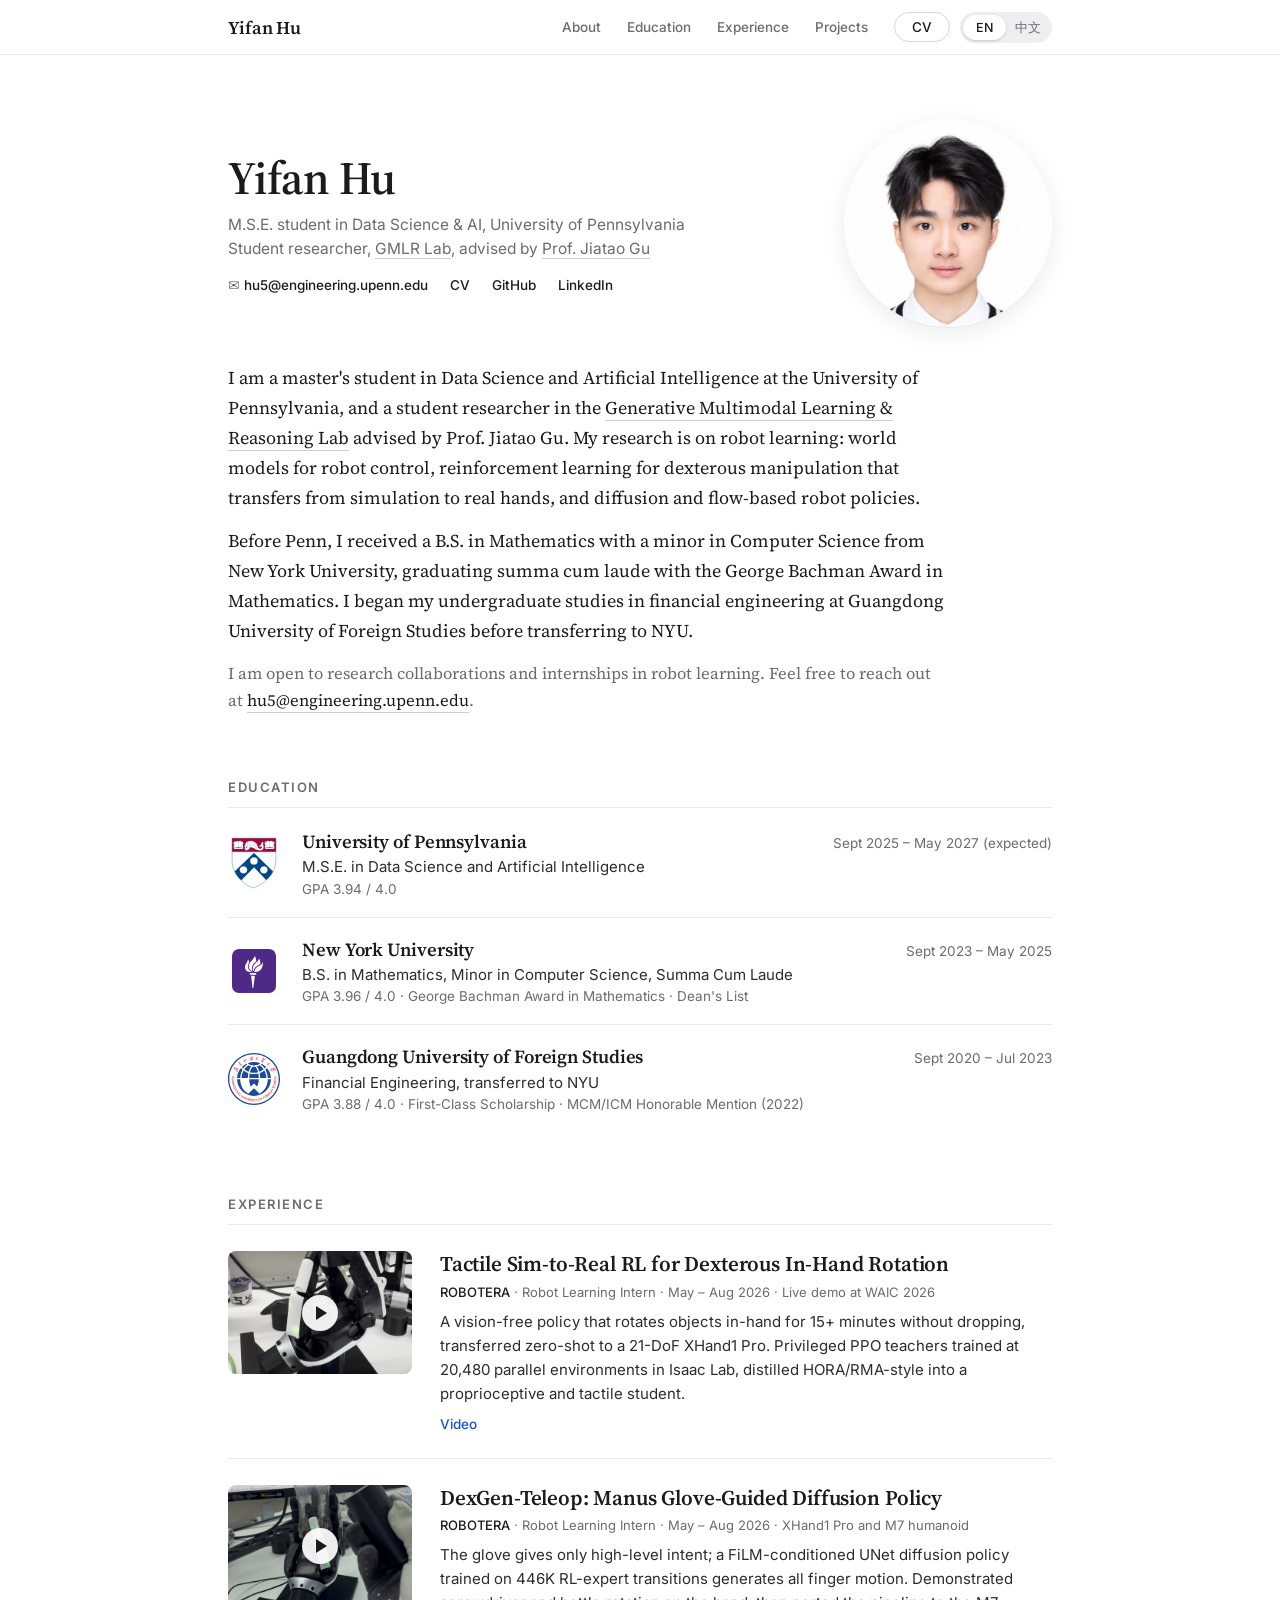
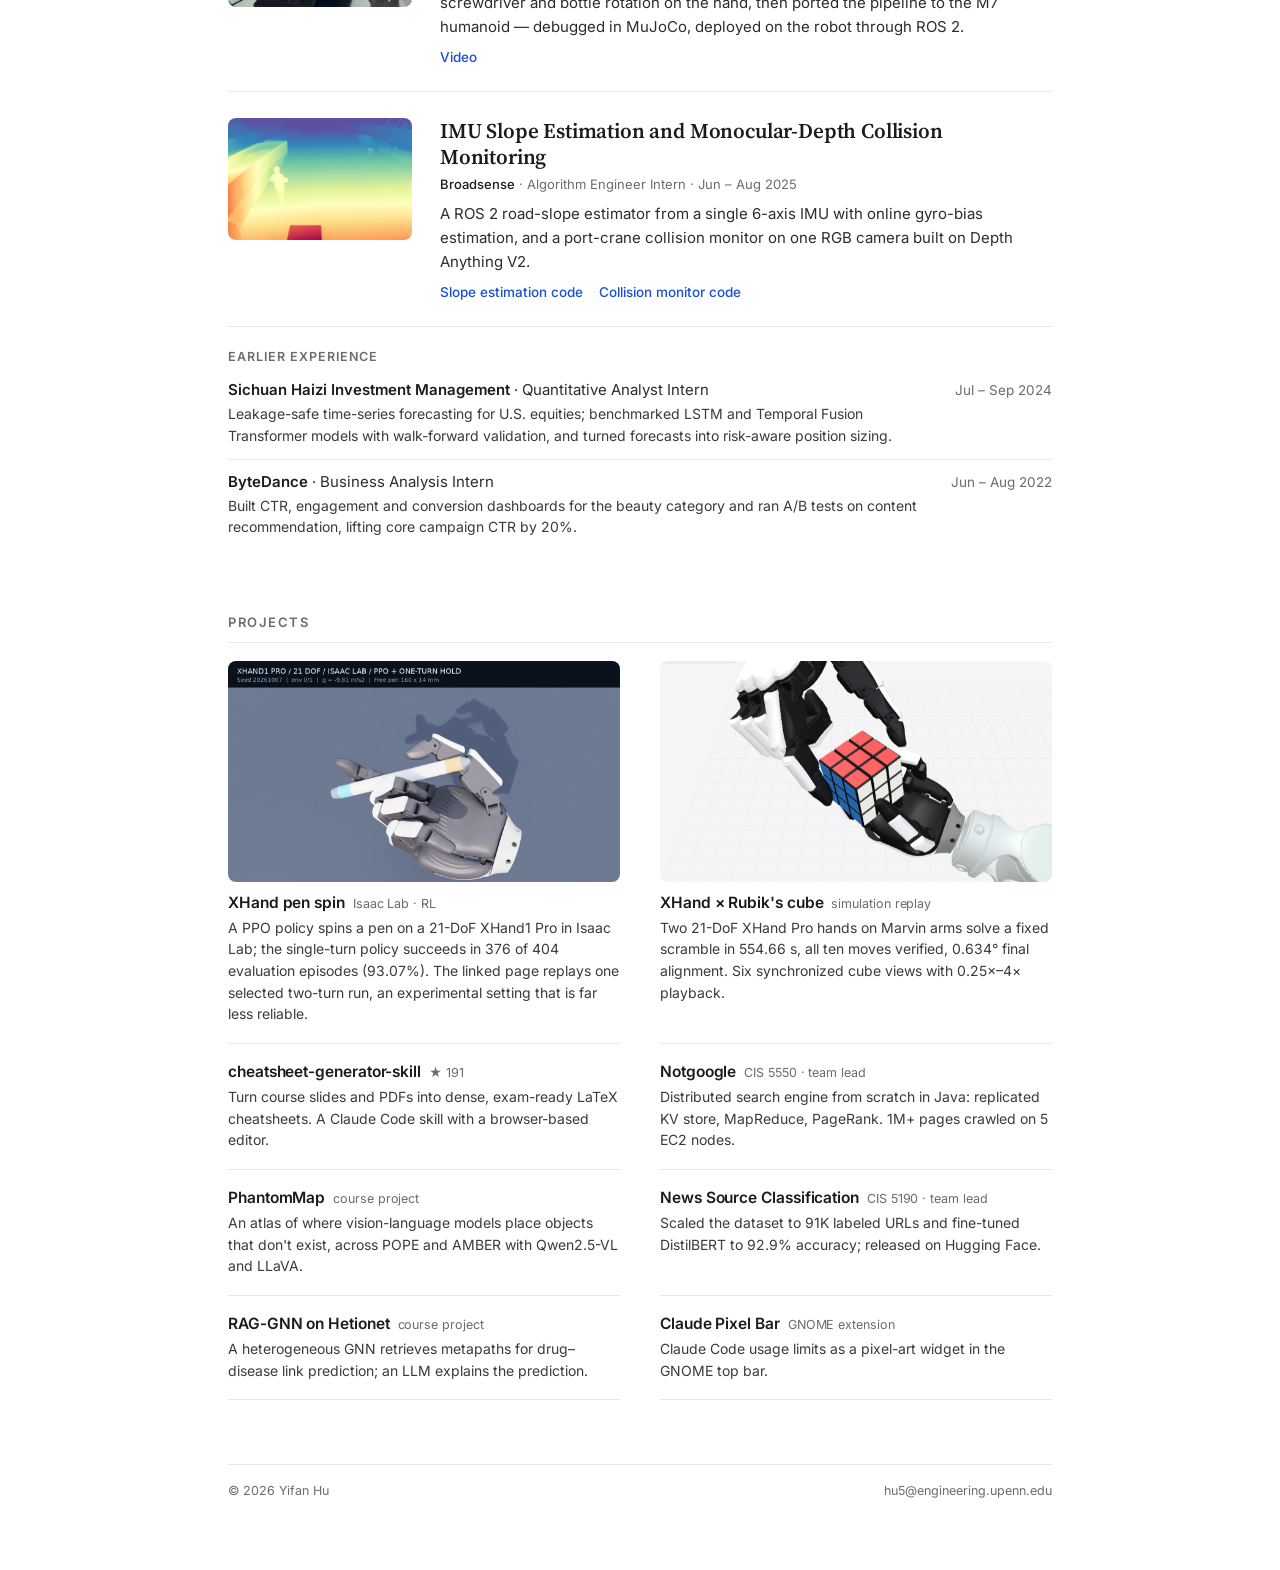
==== commit eb026c33: "Separate the Isaac Lab hand work from the MuJoCo M7 port in DexGen-Teleop" ====
--- a/index.html
+++ b/index.html
@@ -107,7 +107,7 @@
     <div>
       <h3>DexGen-Teleop: Manus Glove-Guided Diffusion Policy</h3>
       <p class="meta"><b>ROBOTERA</b> · Robot Learning Intern · May – Aug 2026 · XHand1 Pro and M7 humanoid</p>
-      <p>The glove gives only high-level intent; a FiLM-conditioned UNet diffusion policy trained on 446K RL-expert transitions generates all finger motion. Tuned in MuJoCo, then deployed on hardware: screwdriver and bottle rotation, and integration with the M7 humanoid through ROS 2.</p>
+      <p>The glove gives only high-level intent; a FiLM-conditioned UNet diffusion policy trained on 446K RL-expert transitions generates all finger motion. Demonstrated screwdriver and bottle rotation on the hand, then ported the pipeline to the M7 humanoid — debugged in MuJoCo, deployed on the robot through ROS 2.</p>
       <p class="el"><a href="assets/video/glove-teleop.mp4" data-video="assets/video/glove-teleop.mp4" data-poster="assets/img/glove-teleop-poster.jpg">Video</a></p>
     </div>
   </article>
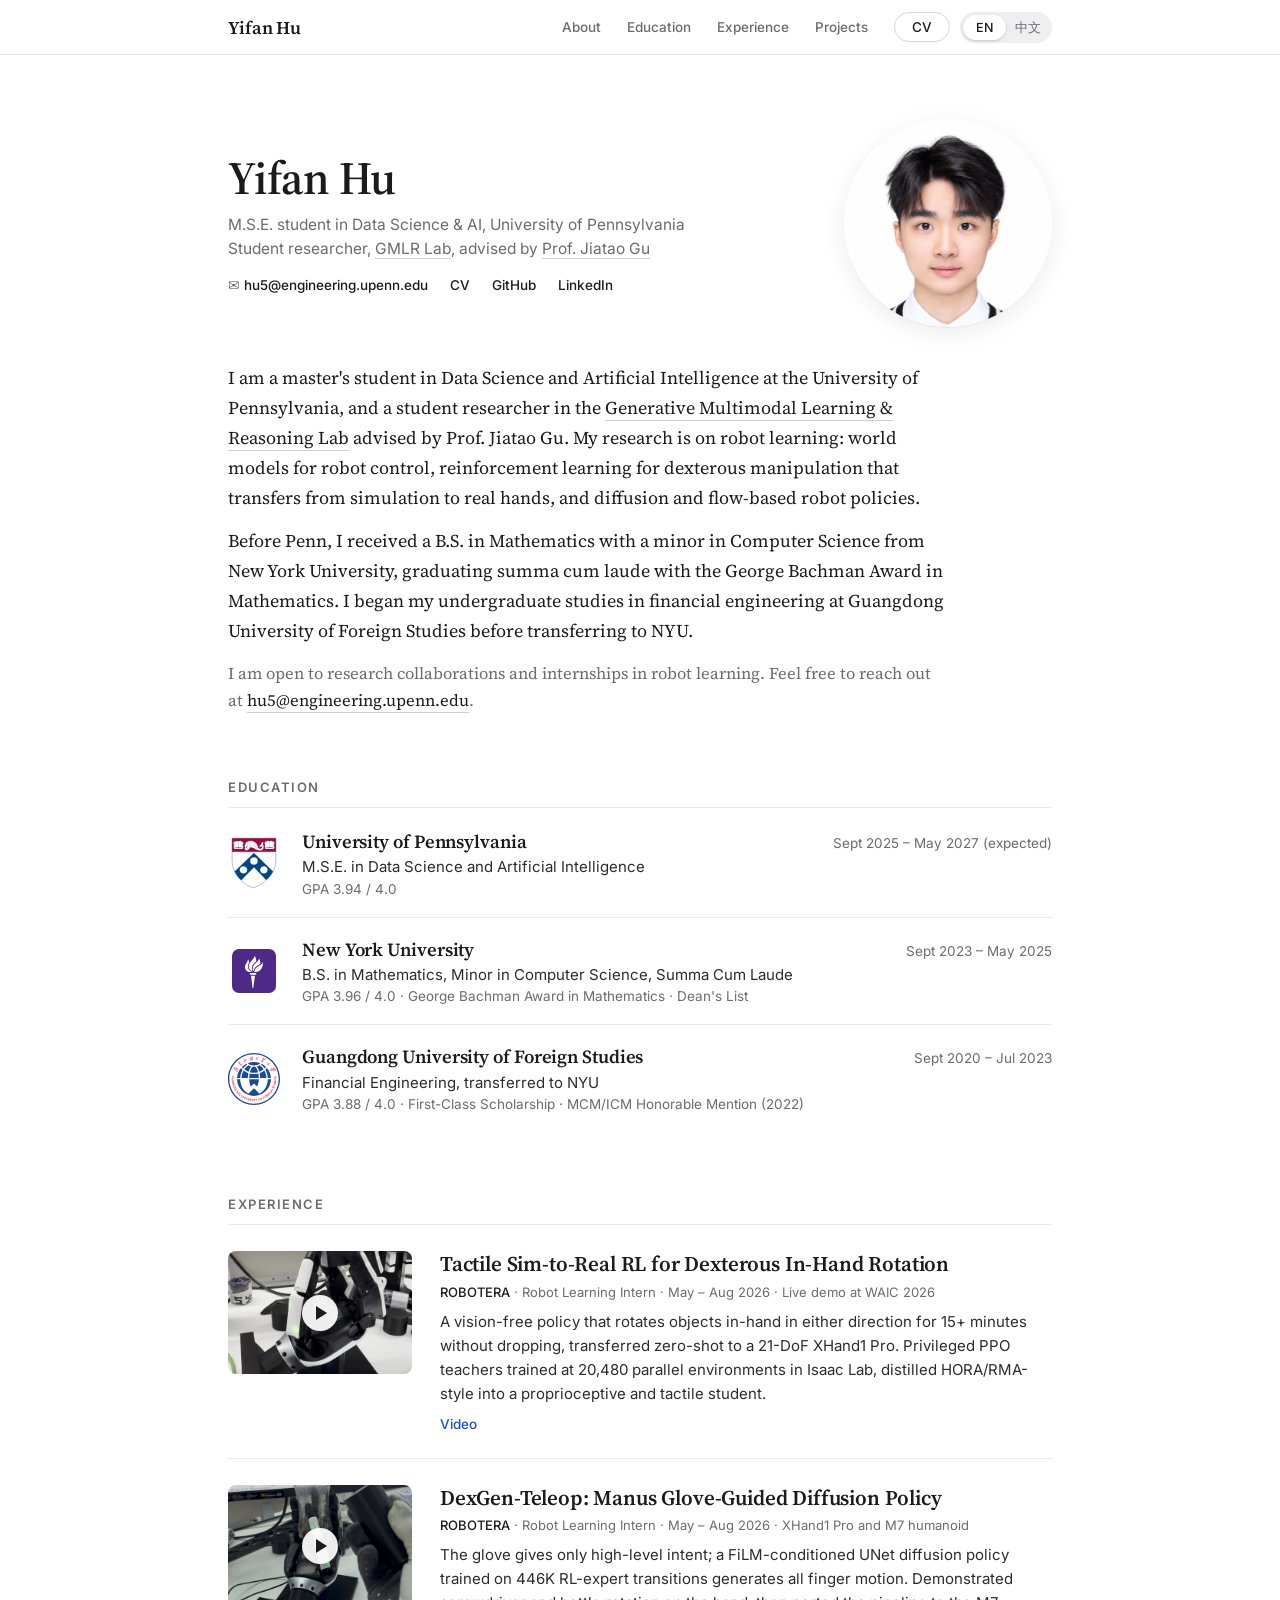
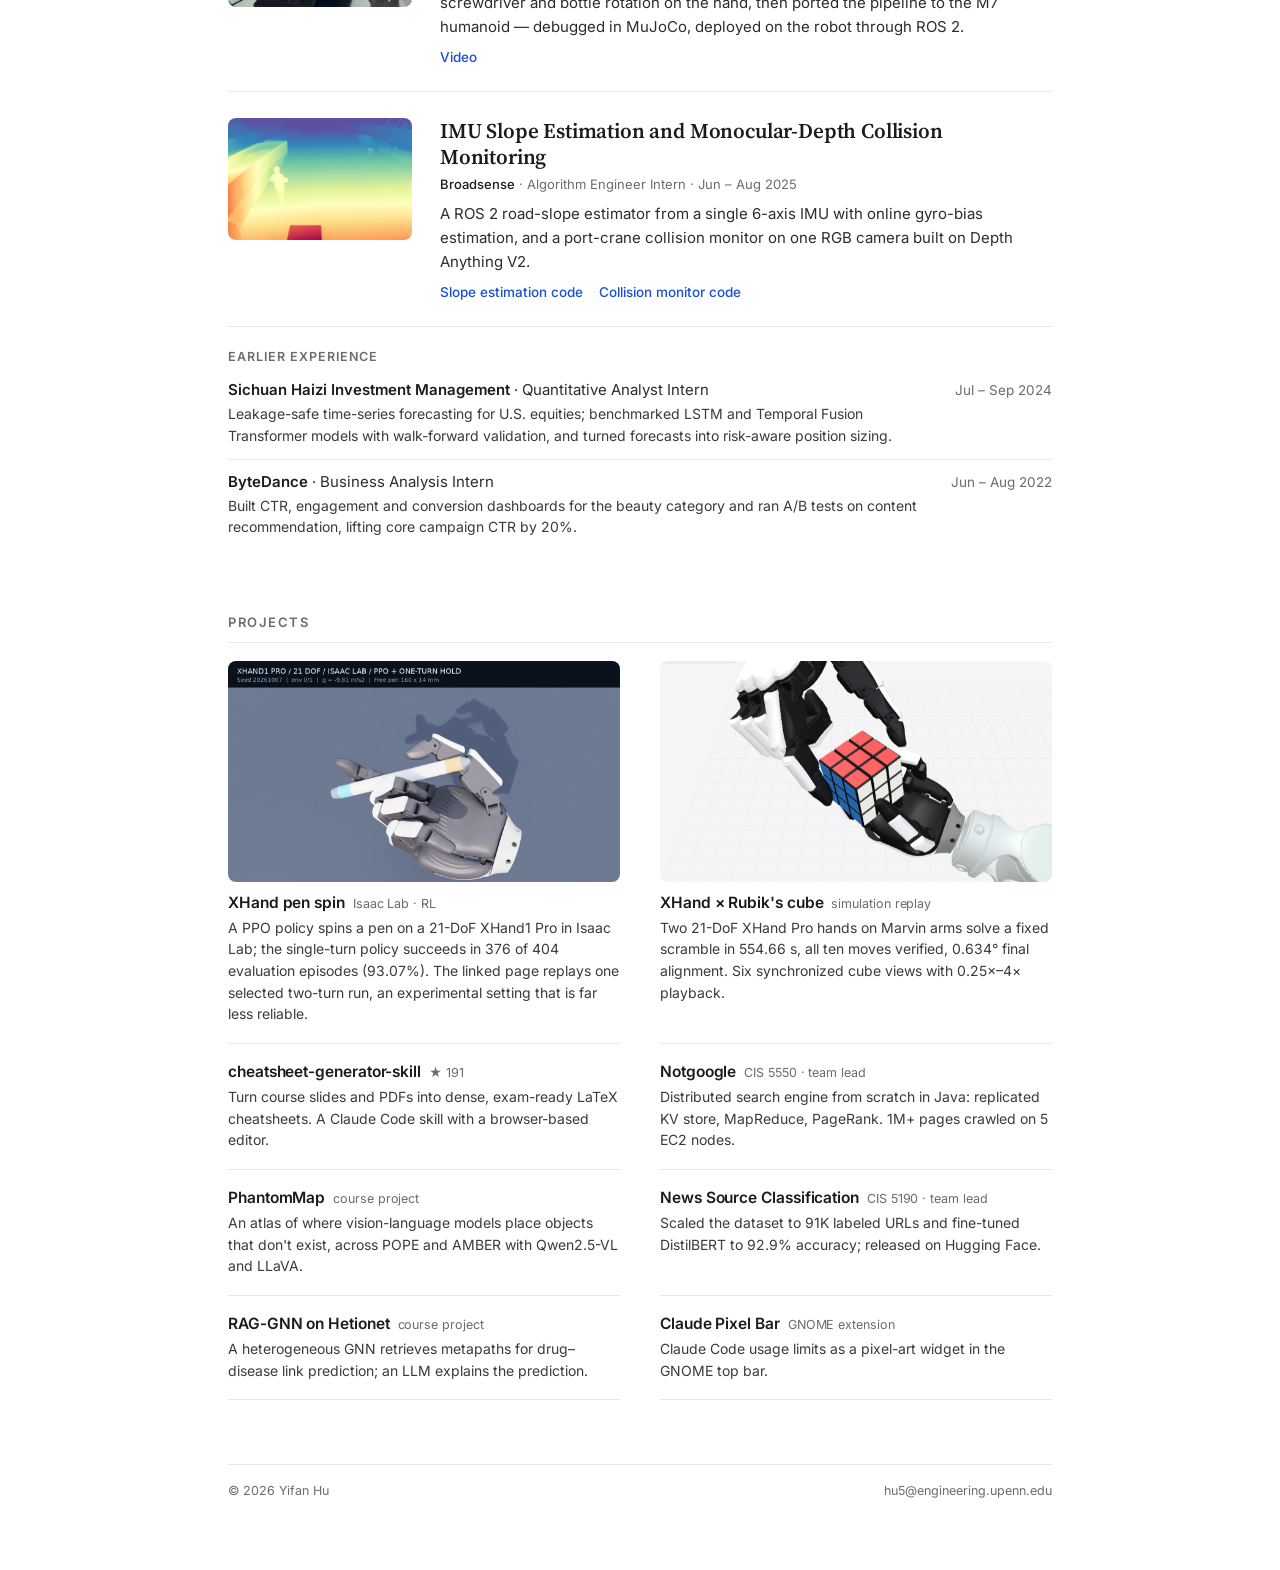
==== commit f327c789: "Note that in-hand rotation works in both directions" ====
--- a/index.html
+++ b/index.html
@@ -95,7 +95,7 @@
     <div>
       <h3>Tactile Sim-to-Real RL for Dexterous In-Hand Rotation</h3>
       <p class="meta"><b>ROBOTERA</b> · Robot Learning Intern · May – Aug 2026 · Live demo at WAIC 2026</p>
-      <p>A vision-free policy that rotates objects in-hand for 15+ minutes without dropping, transferred zero-shot to a 21-DoF XHand1 Pro. Privileged PPO teachers trained at 20,480 parallel environments in Isaac Lab, distilled HORA/RMA-style into a proprioceptive and tactile student.</p>
+      <p>A vision-free policy that rotates objects in-hand in either direction for 15+ minutes without dropping, transferred zero-shot to a 21-DoF XHand1 Pro. Privileged PPO teachers trained at 20,480 parallel environments in Isaac Lab, distilled HORA/RMA-style into a proprioceptive and tactile student.</p>
       <p class="el"><a href="assets/video/inhand-rotation.mp4" data-video="assets/video/inhand-rotation.mp4" data-poster="assets/img/inhand-rotation-poster.jpg">Video</a></p>
     </div>
   </article>
